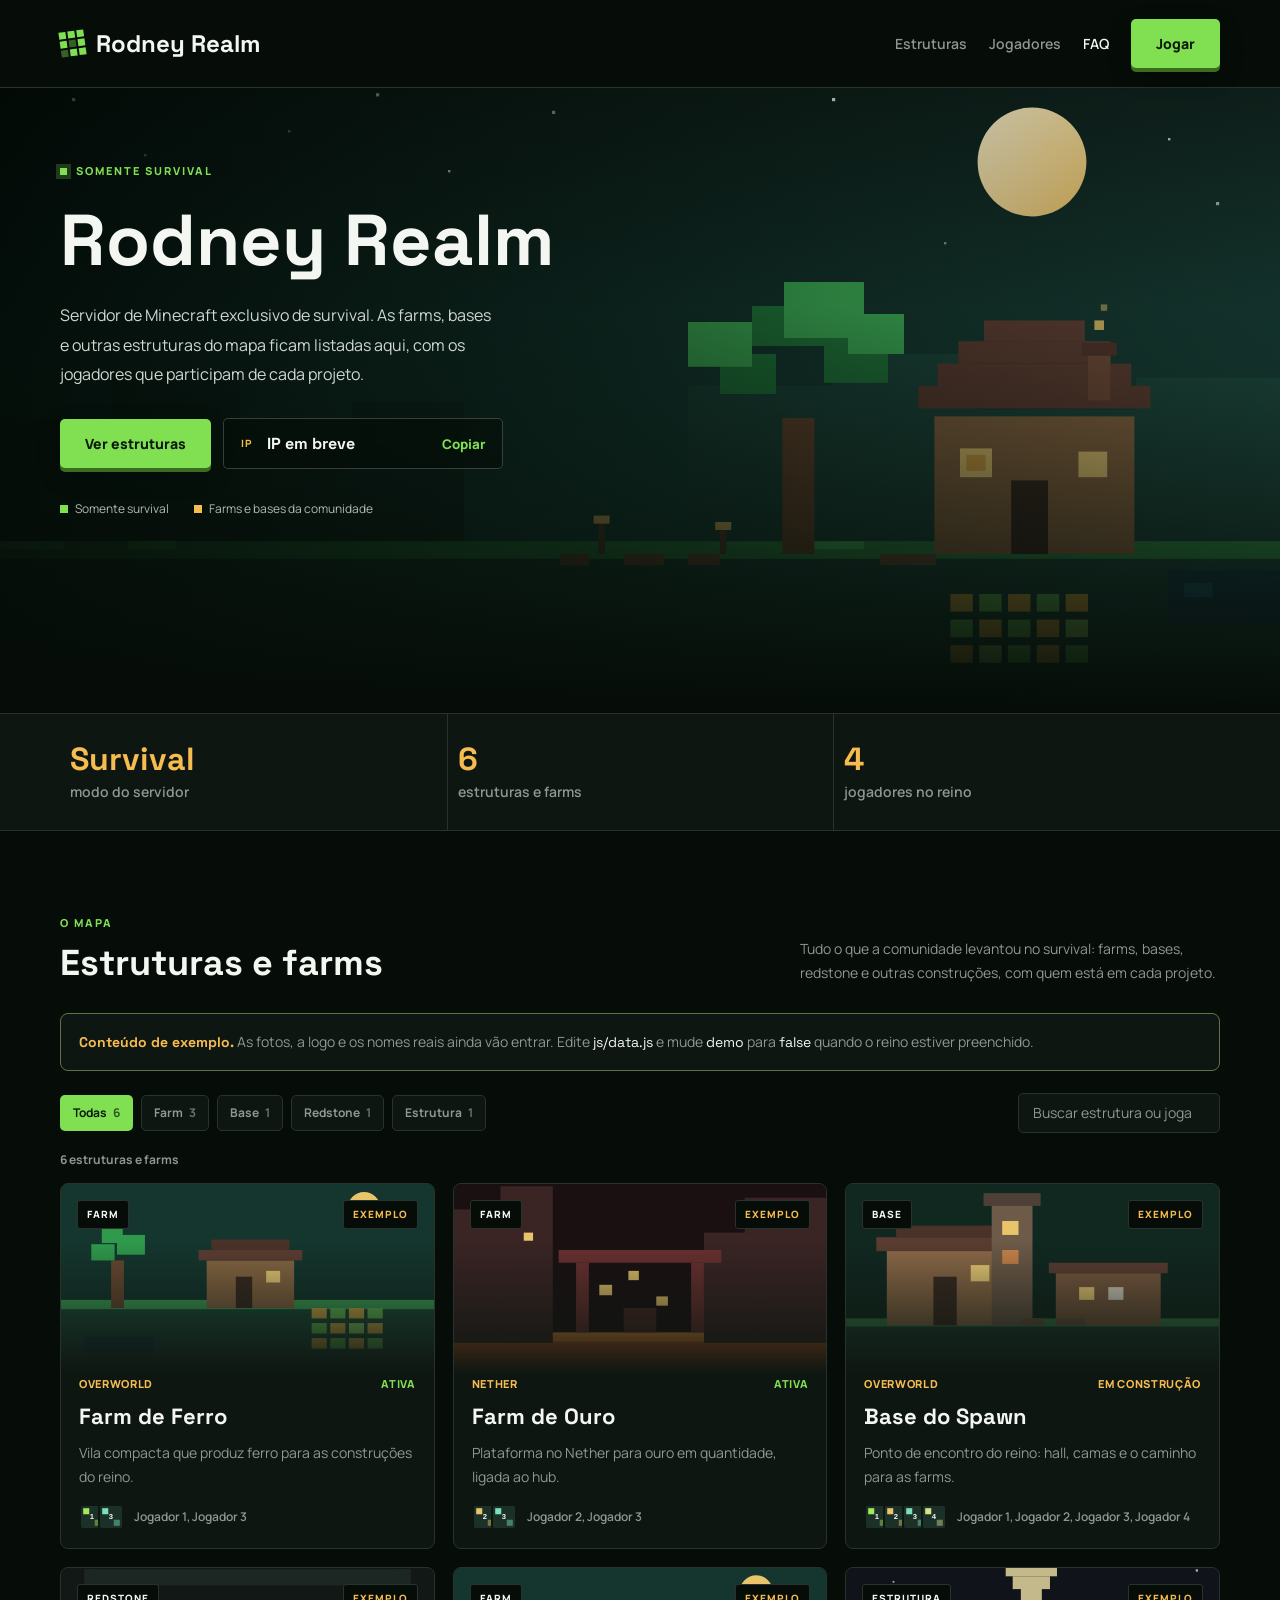
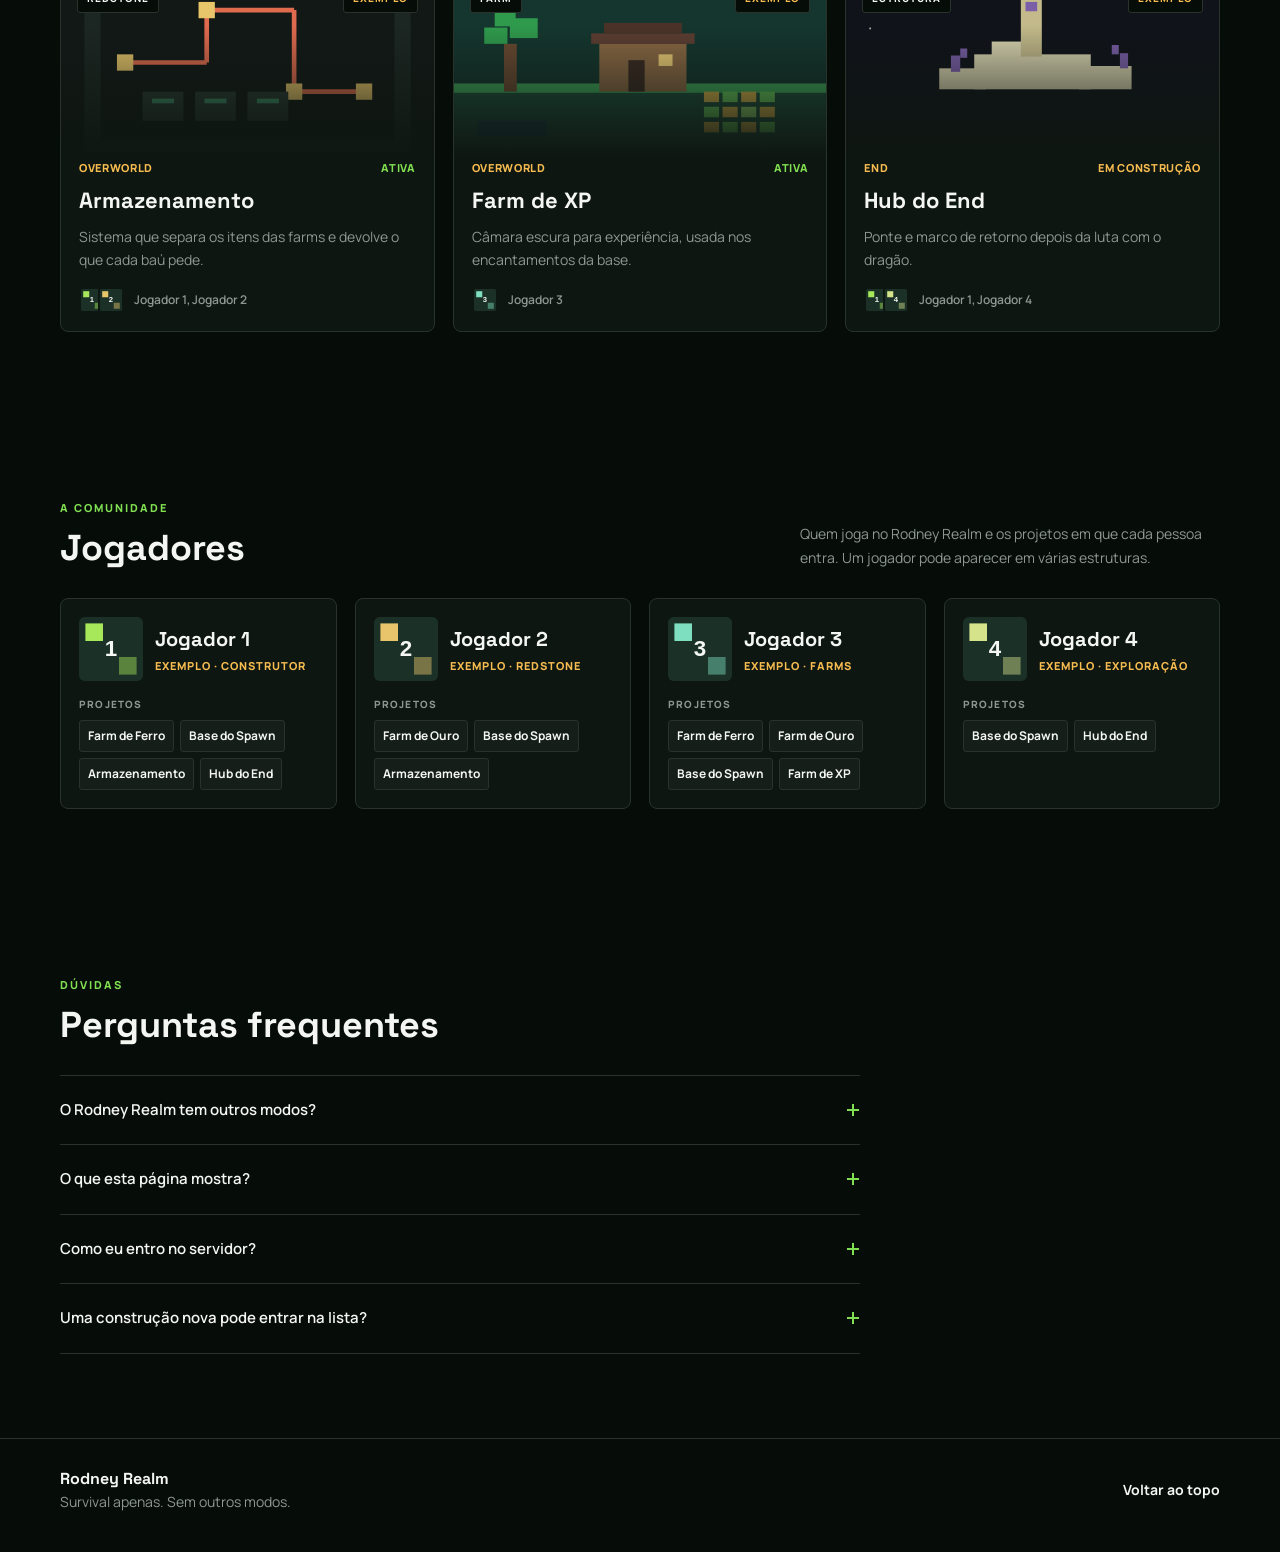
==== index.html @ 12de2e0b "Add the static Rodney Realm site so structures, farms, and players can be published on GitHub Pages." ====
<!DOCTYPE html>
<html lang="pt-BR">
<head>
  <meta charset="utf-8">
  <meta name="viewport" content="width=device-width, initial-scale=1">
  <title>Rodney Realm · Survival</title>
  <meta name="description" content="Rodney Realm é um servidor de Minecraft somente survival. Veja as estruturas, as farms e os jogadores de cada projeto.">
  <meta name="theme-color" content="#17211c">
  <meta property="og:title" content="Rodney Realm">
  <meta property="og:description" content="Servidor de Minecraft exclusivo de survival. Estruturas, farms e quem participa de cada projeto.">
  <meta property="og:type" content="website">
  <link rel="icon" href="images/favicon.svg" type="image/svg+xml">
  <link rel="preconnect" href="https://fonts.googleapis.com">
  <link rel="preconnect" href="https://fonts.gstatic.com" crossorigin>
  <link href="https://fonts.googleapis.com/css2?family=Manrope:wght@500;600;700;800&family=Space+Grotesk:wght@500;600;700&display=swap" rel="stylesheet">
  <link rel="stylesheet" href="css/styles.css">
</head>
<body>
  <a class="skip-link" href="#projetos">Ir para as estruturas</a>

  <header class="site-header" data-lock>
    <div class="container header-inner">
      <a class="brand" href="#topo">
        <img class="brand-logo" alt="" hidden>
        <span class="brand-mark" aria-hidden="true"><i></i><i></i><i></i><i></i><i></i><i></i><i></i><i></i><i></i></span>
        Rodney Realm
      </a>
      <button class="nav-toggle" id="nav-toggle" type="button" aria-expanded="false" aria-controls="site-nav">Menu</button>
      <nav class="site-nav" id="site-nav" aria-label="Seções">
        <a class="nav-link" href="#projetos">Estruturas</a>
        <a class="nav-link" href="#jogadores">Jogadores</a>
        <a class="nav-link" href="#faq">FAQ</a>
      </nav>
      <a class="pixel-button header-cta" href="#entrar">Jogar</a>
    </div>
  </header>

  <main data-lock>
    <section class="hero" id="topo">
      <img class="hero-image" src="images/hero.svg" alt="">
      <div class="container hero-content">
        <p class="eyebrow"><span class="eyebrow-dot" aria-hidden="true"></span> Somente survival</p>
        <h1>Rodney Realm</h1>
        <p class="hero-copy">Servidor de Minecraft exclusivo de survival. As farms, bases e outras estruturas do mapa ficam listadas aqui, com os jogadores que participam de cada projeto.</p>
        <div class="hero-actions">
          <a class="pixel-button" href="#projetos">Ver estruturas</a>
          <div class="server-address" id="entrar">
            <span class="address-label">IP</span>
            <code id="server-ip">IP em breve</code>
            <button class="copy-button" id="copy-ip" type="button">Copiar</button>
          </div>
        </div>
        <div class="hero-meta" id="hero-meta"></div>
      </div>
    </section>

    <section class="community-band" aria-label="Resumo do servidor">
      <div class="container band-inner">
        <div class="stat">
          <strong>Survival</strong>
          <span>modo do servidor</span>
        </div>
        <div class="stat">
          <strong id="stat-projects">0</strong>
          <span>estruturas e farms</span>
        </div>
        <div class="stat">
          <strong id="stat-players">0</strong>
          <span>jogadores no reino</span>
        </div>
      </div>
    </section>

    <noscript><div class="container"><p class="noscript">Ative o JavaScript para ver as estruturas e os jogadores.</p></div></noscript>

    <section class="section" id="projetos">
      <div class="container">
        <div class="section-head">
          <div>
            <p class="section-kicker">O mapa</p>
            <h2 class="section-title">Estruturas e farms</h2>
          </div>
          <p class="section-intro">Tudo o que a comunidade levantou no survival: farms, bases, redstone e outras construções, com quem está em cada projeto.</p>
        </div>
        <p class="demo-banner" id="demo-banner" hidden><strong>Conteúdo de exemplo.</strong> As fotos, a logo e os nomes reais ainda vão entrar. Edite <code>js/data.js</code> e mude <code>demo</code> para <code>false</code> quando o reino estiver preenchido.</p>
        <div class="toolbar">
          <div class="filter-bar" id="filter-bar" role="group" aria-label="Filtrar por tipo"></div>
          <label class="search">
            <span class="sr-only">Buscar estrutura ou jogador</span>
            <input id="search" type="search" placeholder="Buscar estrutura ou jogador" autocomplete="off">
          </label>
        </div>
        <p class="result-count" id="result-count" aria-live="polite"></p>
        <div class="card-grid" id="project-grid"></div>
      </div>
    </section>

    <section class="section" id="jogadores">
      <div class="container">
        <div class="section-head">
          <div>
            <p class="section-kicker">A comunidade</p>
            <h2 class="section-title">Jogadores</h2>
          </div>
          <p class="section-intro">Quem joga no Rodney Realm e os projetos em que cada pessoa entra. Um jogador pode aparecer em várias estruturas.</p>
        </div>
        <div class="player-grid" id="player-grid"></div>
      </div>
    </section>

    <section class="section" id="faq">
      <div class="container">
        <p class="section-kicker">Dúvidas</p>
        <h2 class="section-title">Perguntas frequentes</h2>
        <div class="faq-list" id="faq-list"></div>
      </div>
    </section>
  </main>

  <footer class="site-footer" data-lock>
    <div class="container footer-inner">
      <div>
        <p class="footer-brand">Rodney Realm</p>
        <p>Survival apenas. Sem outros modos.</p>
      </div>
      <a href="#topo">Voltar ao topo</a>
    </div>
  </footer>

  <div class="dialog-backdrop" id="project-dialog" hidden>
    <div class="dialog-panel project-dialog" id="dialog-panel" role="dialog" aria-modal="true" aria-labelledby="dialog-title">
      <button class="dialog-close" id="dialog-close" type="button" aria-label="Fechar">
        <svg viewBox="0 0 14 14" width="14" height="14" aria-hidden="true"><path d="M2 2l10 10M12 2L2 12" fill="none" stroke="currentColor" stroke-width="2"/></svg>
      </button>
      <img class="dialog-hero" id="dialog-image" alt="">
      <div class="dialog-body">
        <p class="eyebrow" id="dialog-kicker"></p>
        <h2 class="dialog-title" id="dialog-title"></h2>
        <p class="dialog-copy" id="dialog-copy"></p>
        <dl class="fact-row" id="dialog-facts"></dl>
        <h3 class="dialog-sub">Quem participa</h3>
        <ul class="dialog-players" id="dialog-players"></ul>
      </div>
    </div>
  </div>

  <script src="js/data.js"></script>
  <script src="js/app.js"></script>
</body>
</html>
---- css/styles.css ----
/* Sistema visual do Rodney Realm.
   Tokens e componentes vieram do CSS de referência, em CSS puro
   para o site continuar estático no GitHub Pages. */

:root {
  --font-sans: "Manrope", "Segoe UI", sans-serif;
  --font-display: "Space Grotesk", "Segoe UI", sans-serif;
  --background: oklch(.145 .015 155);
  --foreground: oklch(.97 .008 130);
  --primary: oklch(.82 .2 137);
  --primary-foreground: oklch(.2 .035 145);
  --secondary: oklch(.225 .019 155);
  --card: oklch(.19 .016 155);
  --muted-foreground: oklch(.67 .017 150);
  --border: oklch(.31 .018 155);
  --gold: oklch(.83 .14 80);
  --overlay: oklch(.105 .025 155);
  --hero-shade: linear-gradient(90deg, oklch(.105 .025 155 / .83), oklch(.105 .025 155 / .3) 65%, oklch(.105 .025 155 / .08));
  --hero-fade: linear-gradient(0deg, var(--background), transparent 65%);
  --shadow-primary: 0 4px 0 oklch(.48 .12 137), 0 8px 25px oklch(.1 .02 155 / .2);
  --radius-md: 6px;
  --radius-lg: 8px;
}

* { box-sizing: border-box; border-color: var(--border); }

html { scroll-behavior: smooth; scroll-padding-top: 100px; }

body {
  margin: 0;
  min-height: 100vh;
  background: var(--background);
  color: var(--foreground);
  font-family: var(--font-sans);
  font-size: 14px;
  line-height: 1.5;
  -webkit-font-smoothing: antialiased;
}

h1, h2, h3, p { margin: 0; }

h1, h2, h3 { font-family: var(--font-display); letter-spacing: 0; }

button, input { font-family: inherit; }

button, a { -webkit-tap-highlight-color: transparent; }

::selection { background: var(--primary); color: var(--primary-foreground); }

:focus-visible { outline: 2px solid var(--primary); outline-offset: 3px; }

img { max-width: 100%; }

[hidden] { display: none !important; }

body.lock { overflow: hidden; }

.sr-only {
  position: absolute;
  width: 1px;
  height: 1px;
  padding: 0;
  margin: -1px;
  overflow: hidden;
  clip: rect(0, 0, 0, 0);
  white-space: nowrap;
  border: 0;
}

.skip-link {
  position: absolute;
  left: 16px;
  top: -48px;
  z-index: 80;
  background: var(--primary);
  color: var(--primary-foreground);
  font-weight: 800;
  text-decoration: none;
  padding: 8px 12px;
  border-radius: 5px;
}

.skip-link:focus { top: 12px; }

.site-header {
  height: 88px;
  border-bottom: 1px solid var(--border);
  background: var(--background);
  position: sticky;
  top: 0;
  z-index: 40;
}

.container { width: min(1160px, calc(100% - 80px)); margin-inline: auto; }

.header-inner { height: 100%; display: flex; align-items: center; gap: 22px; }

.brand {
  font-family: var(--font-display);
  font-size: 24px;
  font-weight: 800;
  display: flex;
  align-items: center;
  gap: 11px;
  color: inherit;
  text-decoration: none;
  flex-shrink: 0;
}

.brand-logo {
  width: 36px;
  height: 36px;
  object-fit: cover;
  border-radius: 4px;
}

.brand-mark {
  display: grid;
  grid-template-columns: repeat(3, 7px);
  grid-template-rows: repeat(3, 7px);
  gap: 2px;
  transform: rotate(-8deg);
}

.brand-mark i { background: var(--primary); display: block; }

.brand-mark i:nth-child(5),
.brand-mark i:nth-child(7) { opacity: .4; }

.site-nav { display: flex; align-items: center; gap: 22px; margin-left: auto; }

.nav-link {
  color: var(--muted-foreground);
  font-weight: 600;
  text-decoration: none;
  transition: color .2s;
}

.nav-link:hover, .nav-link.active { color: var(--foreground); }

.nav-toggle {
  display: none;
  margin-left: auto;
  height: 40px;
  padding: 0 12px;
  border-radius: 5px;
  border: 1px solid var(--border);
  background: var(--card);
  color: var(--foreground);
  font-weight: 800;
  cursor: pointer;
}

.header-cta { flex-shrink: 0; }

.pixel-button {
  border: 0;
  border-radius: 5px;
  height: 49px;
  padding-inline: 25px;
  font-weight: 800;
  font-size: 14px;
  box-shadow: var(--shadow-primary);
  transition: transform .2s;
  background: var(--primary);
  color: var(--primary-foreground);
  display: inline-flex;
  align-items: center;
  justify-content: center;
  text-decoration: none;
  cursor: pointer;
}

.pixel-button:hover { transform: translateY(-2px); color: var(--primary-foreground); }

.pixel-button:active { transform: translateY(2px); }

.hero { position: relative; min-height: 625px; overflow: hidden; background: #10211c; }

.hero-image {
  position: absolute;
  inset: 0;
  width: 100%;
  height: 100%;
  object-fit: cover;
  object-position: center 48%;
  color: transparent;
}

.hero::before {
  content: "";
  position: absolute;
  inset: 0;
  background: var(--hero-shade);
  z-index: 1;
}

.hero::after {
  content: "";
  position: absolute;
  inset: 0;
  background: var(--hero-fade);
  z-index: 1;
  pointer-events: none;
}

.hero-content { position: relative; z-index: 2; padding-top: 75px; padding-bottom: 75px; }

.eyebrow {
  display: flex;
  align-items: center;
  gap: 9px;
  font-size: 11px;
  font-weight: 800;
  text-transform: uppercase;
  letter-spacing: 2px;
  color: var(--primary);
}

.eyebrow-dot {
  width: 7px;
  height: 7px;
  background: var(--primary);
  box-shadow: 0 0 0 4px oklch(.82 .2 137 / .22);
}

.hero h1 { font-size: 72px; line-height: 1.08; font-weight: 800; margin: 22px 0; max-width: 680px; }

.hero-copy { max-width: 440px; font-size: 16px; line-height: 1.85; color: oklch(.87 .012 150); }

.hero-actions {
  display: flex;
  flex-wrap: wrap;
  align-items: center;
  gap: 12px;
  margin-top: 28px;
}

.server-address {
  display: flex;
  align-items: center;
  gap: 13px;
  border: 1px solid oklch(.85 .015 155 / .25);
  background: oklch(.15 .02 155 / .62);
  padding: 0 17px;
  height: 51px;
  border-radius: 5px;
  min-width: min(100%, 280px);
  backdrop-filter: blur(8px);
}

.address-label {
  font-size: 10px;
  font-weight: 800;
  letter-spacing: 1.4px;
  color: var(--gold);
}

.server-address code {
  font-family: var(--font-display);
  font-size: 16px;
  font-weight: 700;
  overflow: hidden;
  text-overflow: ellipsis;
  white-space: nowrap;
}

.copy-button {
  margin-left: auto;
  border: 0;
  background: transparent;
  color: var(--primary);
  font-weight: 800;
  cursor: pointer;
  padding: 6px 0 6px 8px;
}

.hero-meta {
  display: flex;
  gap: 25px;
  color: oklch(.78 .018 150);
  font-size: 12px;
  margin-top: 31px;
}

.hero-meta span { display: flex; align-items: center; gap: 7px; }

.meta-mark { width: 8px; height: 8px; background: var(--primary); display: block; }

.hero-meta span:nth-child(2) .meta-mark { background: var(--gold); }

.hero-meta span:nth-child(3) .meta-mark { background: var(--foreground); }

.community-band { border-block: 1px solid var(--border); background: var(--card); }

.band-inner { display: grid; grid-template-columns: repeat(3, 1fr); }

.stat { padding: 28px 10px; display: flex; flex-direction: column; gap: 4px; }

.stat + .stat { border-left: 1px solid var(--border); }

.stat strong {
  font-family: var(--font-display);
  font-size: 32px;
  font-weight: 700;
  color: var(--gold);
  line-height: 1.1;
}

.stat span { color: var(--muted-foreground); font-weight: 600; }

.section { padding: 84px 0; }

.section-kicker {
  color: var(--primary);
  font-size: 11px;
  font-weight: 800;
  letter-spacing: 2px;
  text-transform: uppercase;
  margin-bottom: 10px;
}

.section-title { font-size: 36px; font-weight: 700; line-height: 1.2; }

.section-head {
  display: flex;
  justify-content: space-between;
  align-items: flex-end;
  gap: 28px;
  margin-bottom: 28px;
}

.section-intro { max-width: 420px; color: var(--muted-foreground); line-height: 1.7; }

.demo-banner {
  border: 1px solid color-mix(in oklch, var(--gold) 42%, var(--border));
  background: var(--card);
  border-radius: 8px;
  padding: 16px 18px;
  margin-bottom: 22px;
  line-height: 1.65;
  color: var(--muted-foreground);
}

.demo-banner strong { color: var(--gold); font-family: var(--font-display); font-weight: 700; }

.demo-banner code { font-family: var(--font-display); color: var(--foreground); }

.noscript {
  margin: 0;
  padding: 14px 0;
  color: var(--gold);
}

.toolbar {
  display: flex;
  justify-content: space-between;
  align-items: center;
  gap: 16px;
  flex-wrap: wrap;
  margin-bottom: 18px;
}

.filter-bar { display: flex; flex-wrap: wrap; gap: 8px; }

.filter-chip {
  border: 1px solid var(--border);
  background: var(--card);
  color: var(--muted-foreground);
  border-radius: 5px;
  height: 36px;
  padding: 0 12px;
  font-weight: 700;
  font-size: 12px;
  cursor: pointer;
}

.filter-chip span { opacity: .7; margin-left: 6px; }

.filter-chip.active {
  background: var(--primary);
  color: var(--primary-foreground);
  border-color: transparent;
}

.search input {
  height: 40px;
  min-width: min(100%, 260px);
  border-radius: 5px;
  border: 1px solid var(--border);
  background: var(--card);
  color: var(--foreground);
  padding: 0 14px;
  font-size: 14px;
}

.search input::placeholder { color: var(--muted-foreground); }

.result-count { color: var(--muted-foreground); font-size: 12px; font-weight: 700; margin: 0 0 14px; }

.card-grid { display: grid; grid-template-columns: repeat(3, 1fr); gap: 18px; }

.mode-card {
  background: var(--card);
  border: 1px solid var(--border);
  border-radius: 8px;
  overflow: hidden;
  transition: transform .25s, border-color .25s;
  color: inherit;
  text-decoration: none;
  display: flex;
  flex-direction: column;
}

.mode-card:hover { transform: translateY(-5px); border-color: var(--primary); }

.mode-art { height: 190px; position: relative; overflow: hidden; background: #143028; }

.mode-art img {
  position: absolute;
  inset: 0;
  width: 100%;
  height: 100%;
  object-fit: cover;
  transition: transform .5s;
}

.mode-card:hover .mode-art img { transform: scale(1.06); }

.mode-art::after {
  position: absolute;
  content: "";
  inset: 0;
  background: linear-gradient(0deg, var(--card), transparent 70%);
  pointer-events: none;
}

.mode-tag {
  position: absolute;
  top: 16px;
  left: 16px;
  z-index: 1;
  font-size: 10px;
  letter-spacing: 1px;
  font-weight: 800;
  padding: 6px 9px;
  background: var(--background);
  border: 1px solid var(--border);
  border-radius: 3px;
  text-transform: uppercase;
}

.mode-tag.example { left: auto; right: 16px; color: var(--gold); }

.mode-body { padding: 2px 18px 18px; display: flex; flex-direction: column; flex: 1; }

.card-meta {
  display: flex;
  justify-content: space-between;
  gap: 10px;
  align-items: center;
}

.dim {
  color: var(--gold);
  letter-spacing: .06em;
  text-transform: uppercase;
  font-size: 11px;
  font-weight: 800;
}

.status { font-size: 11px; font-weight: 800; letter-spacing: .06em; text-transform: uppercase; color: var(--muted-foreground); }

.status[data-status="Ativa"] { color: var(--primary); }

.status[data-status="Em construção"] { color: var(--gold); }

.mode-body h3 { font-size: 22px; font-weight: 700; margin-top: 8px; }

.mode-body .summary {
  color: var(--muted-foreground);
  line-height: 1.65;
  margin-top: 8px;
  display: -webkit-box;
  -webkit-line-clamp: 3;
  -webkit-box-orient: vertical;
  overflow: hidden;
}

.card-foot { display: flex; align-items: center; gap: 10px; margin-top: auto; padding-top: 16px; }

.avatar-stack { display: flex; flex-shrink: 0; }

.avatar-stack img {
  width: 26px;
  height: 26px;
  border-radius: 4px;
  object-fit: cover;
  border: 2px solid var(--card);
  margin-left: -7px;
  background: var(--secondary);
}

.avatar-stack img:first-child { margin-left: 0; }

.member-names {
  color: var(--muted-foreground);
  font-size: 12px;
  font-weight: 600;
  white-space: nowrap;
  overflow: hidden;
  text-overflow: ellipsis;
}

.player-grid { display: grid; grid-template-columns: repeat(4, 1fr); gap: 18px; }

.player-card {
  background: var(--card);
  border: 1px solid var(--border);
  border-radius: 8px;
  padding: 18px;
  display: flex;
  flex-direction: column;
  gap: 16px;
  scroll-margin-top: 110px;
  transition: transform .25s, border-color .25s;
}

.player-card:hover { transform: translateY(-5px); border-color: var(--primary); }

.player-id { display: flex; align-items: center; gap: 12px; }

.player-avatar {
  width: 64px;
  height: 64px;
  border-radius: 6px;
  object-fit: cover;
  background: var(--secondary);
  flex-shrink: 0;
}

.player-card h3 { font-size: 20px; font-weight: 700; }

.role {
  color: var(--gold);
  font-size: 11px;
  font-weight: 800;
  letter-spacing: 1px;
  text-transform: uppercase;
  margin-top: 4px;
}

.mini-label {
  font-size: 10px;
  font-weight: 800;
  letter-spacing: 1.2px;
  text-transform: uppercase;
  color: var(--muted-foreground);
  margin-bottom: 8px;
}

.chip-list { display: flex; flex-wrap: wrap; gap: 6px; }

.project-chip {
  font-size: 12px;
  font-weight: 700;
  color: var(--foreground);
  background: var(--secondary);
  border: 1px solid var(--border);
  border-radius: 3px;
  padding: 6px 8px;
  text-decoration: none;
}

.project-chip:hover { border-color: var(--primary); color: var(--primary); }

.quiet { color: var(--muted-foreground); line-height: 1.6; }

.empty-state {
  grid-column: 1 / -1;
  border: 1px dashed var(--border);
  border-radius: 8px;
  padding: 48px 24px;
  text-align: center;
  color: var(--muted-foreground);
  line-height: 1.7;
}

.faq-list { border-top: 1px solid var(--border); max-width: 800px; margin-top: 28px; }

.faq-row { border-bottom: 1px solid var(--border); }

.faq-row summary {
  cursor: pointer;
  list-style: none;
  padding: 23px 0;
  font-size: 15px;
  font-weight: 600;
  display: flex;
  justify-content: space-between;
  gap: 18px;
  align-items: center;
}

.faq-row summary::-webkit-details-marker { display: none; }

.faq-row summary svg { color: var(--primary); flex-shrink: 0; transition: transform .2s; }

.faq-row[open] summary svg { transform: rotate(45deg); }

.faq-row p { color: var(--muted-foreground); line-height: 1.8; max-width: 750px; padding-bottom: 24px; }

.site-footer { border-top: 1px solid var(--border); padding: 28px 0 40px; }

.footer-inner {
  display: flex;
  justify-content: space-between;
  align-items: center;
  gap: 16px;
  flex-wrap: wrap;
  color: var(--muted-foreground);
}

.footer-brand { color: var(--foreground); font-family: var(--font-display); font-weight: 700; font-size: 16px; }

.site-footer a { color: var(--foreground); text-decoration: none; font-weight: 700; }

.site-footer a:hover { color: var(--primary); }

.dialog-backdrop {
  position: fixed;
  inset: 0;
  z-index: 50;
  background: oklch(.07 .01 155 / .8);
  display: flex;
  align-items: center;
  justify-content: center;
  padding: 24px;
  backdrop-filter: blur(6px);
}

.dialog-panel {
  width: 100%;
  max-width: 460px;
  background: var(--card);
  border: 1px solid var(--border);
  border-radius: 8px;
  padding: 30px;
  position: relative;
  box-shadow: 0 20px 70px oklch(0 0 0 / .3);
}

.project-dialog {
  max-width: 520px;
  padding: 0 0 26px;
  max-height: min(820px, calc(100vh - 48px));
  overflow: auto;
}

.dialog-hero { width: 100%; height: 220px; object-fit: cover; display: block; background: #143028; color: transparent; }

.dialog-body { padding: 22px 30px 0; }

.dialog-close {
  position: absolute;
  top: 12px;
  right: 12px;
  width: 36px;
  height: 36px;
  border-radius: 5px;
  border: 1px solid var(--border);
  background: var(--background);
  color: var(--foreground);
  cursor: pointer;
  display: grid;
  place-items: center;
  z-index: 1;
}

.dialog-title { font-size: 30px; font-weight: 700; margin-top: 10px; line-height: 1.15; }

.dialog-copy { line-height: 1.75; color: oklch(.87 .012 150); margin-top: 12px; }

.fact-row { display: flex; flex-wrap: wrap; gap: 18px 28px; margin-top: 18px; }

.fact-row div { display: flex; flex-direction: column; gap: 4px; }

.fact-row dt {
  font-size: 10px;
  letter-spacing: 1.2px;
  text-transform: uppercase;
  color: var(--muted-foreground);
  font-weight: 800;
}

.fact-row dd { margin: 0; font-family: var(--font-display); font-weight: 700; }

.dialog-sub { font-size: 16px; font-weight: 700; margin-top: 22px; }

.dialog-players { list-style: none; padding: 0; margin: 12px 0 0; display: flex; flex-direction: column; gap: 8px; }

.dialog-player {
  display: flex;
  align-items: center;
  gap: 12px;
  padding: 8px 10px;
  border: 1px solid var(--border);
  border-radius: 6px;
  background: var(--secondary);
  text-decoration: none;
  color: inherit;
}

.dialog-player:hover { border-color: var(--primary); }

.mini-avatar { width: 36px; height: 36px; border-radius: 4px; object-fit: cover; background: var(--card); }

.missing {
  min-height: 100vh;
  display: grid;
  place-items: center;
  align-content: center;
  text-align: center;
  gap: 18px;
  padding: 48px 20px;
}

.missing h1 { font-size: 48px; max-width: 16ch; line-height: 1.1; }

@media (max-width: 980px) {
  .card-grid { grid-template-columns: repeat(2, 1fr); }
  .player-grid { grid-template-columns: repeat(2, 1fr); }
  .section-head { flex-direction: column; align-items: flex-start; }
}

@media (max-width: 767px) {
  .container { width: calc(100% - 40px); }
  .site-header { height: 74px; }
  .brand { font-size: 20px; }
  .nav-toggle { display: inline-flex; }
  .header-cta { display: none; }
  .site-nav {
    display: none;
    position: absolute;
    top: 100%;
    left: 0;
    right: 0;
    margin: 0;
    flex-direction: column;
    align-items: flex-start;
    gap: 4px;
    padding: 10px 20px 16px;
    background: var(--background);
    border-bottom: 1px solid var(--border);
  }
  .site-nav.open { display: flex; }
  .site-nav .nav-link { padding: 10px 0; }
  .hero { min-height: 640px; }
  .hero h1 { font-size: 48px; }
  .hero-content { padding-top: 58px; }
  .hero-image { object-position: 61% center; }
  .hero-meta { gap: 16px; flex-wrap: wrap; }
  .hero-actions { flex-direction: column; align-items: stretch; }
  .hero-actions .pixel-button,
  .server-address { width: 100%; }
  .section-title { font-size: 30px; }
  .mode-art { height: 210px; }
  .band-inner { grid-template-columns: 1fr; }
  .stat + .stat { border-left: 0; border-top: 1px solid var(--border); }
  .card-grid, .player-grid { grid-template-columns: 1fr; }
  .dialog-body { padding: 18px 18px 0; }
  .dialog-hero { height: 180px; }
  .missing h1 { font-size: 36px; }
}

@media (prefers-reduced-motion: reduce) {
  html { scroll-behavior: auto; }
  *, *::before, *::after { transition: none !important; animation: none !important; }
}
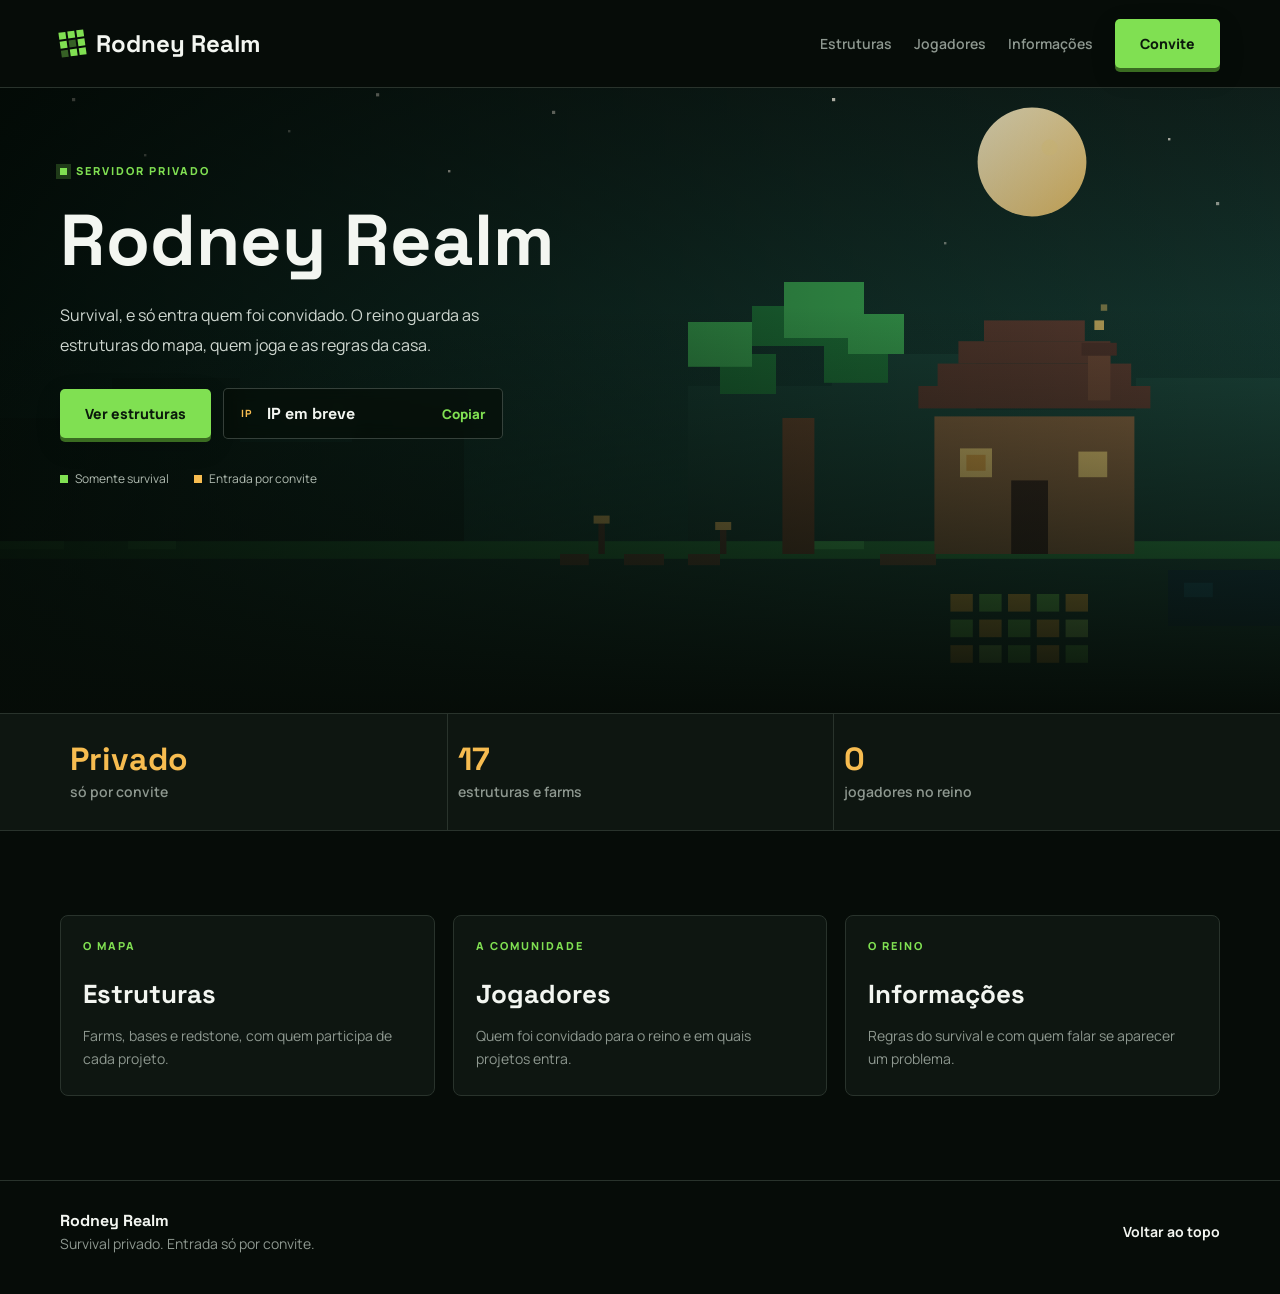
==== commit 70dcf351: "Publish the private realm site with the real structure list. XP and wood farms are included, and str" ====
--- a/index.html
+++ b/index.html
@@ -4,10 +4,10 @@
   <meta charset="utf-8">
   <meta name="viewport" content="width=device-width, initial-scale=1">
   <title>Rodney Realm · Survival</title>
-  <meta name="description" content="Rodney Realm é um servidor de Minecraft somente survival. Veja as estruturas, as farms e os jogadores de cada projeto.">
+  <meta name="description" content="Rodney Realm é um servidor privado de Minecraft, somente survival. A entrada é por convite.">
   <meta name="theme-color" content="#17211c">
   <meta property="og:title" content="Rodney Realm">
-  <meta property="og:description" content="Servidor de Minecraft exclusivo de survival. Estruturas, farms e quem participa de cada projeto.">
+  <meta property="og:description" content="Servidor privado de Minecraft, exclusivo de survival. Entrada só por convite.">
   <meta property="og:type" content="website">
   <link rel="icon" href="images/favicon.svg" type="image/svg+xml">
   <link rel="preconnect" href="https://fonts.googleapis.com">
@@ -15,8 +15,8 @@
   <link href="https://fonts.googleapis.com/css2?family=Manrope:wght@500;600;700;800&family=Space+Grotesk:wght@500;600;700&display=swap" rel="stylesheet">
   <link rel="stylesheet" href="css/styles.css">
 </head>
-<body>
-  <a class="skip-link" href="#projetos">Ir para as estruturas</a>
+<body data-page="home">
+  <a class="skip-link" href="#entrar">Ir para o convite</a>
 
   <header class="site-header" data-lock>
     <div class="container header-inner">
@@ -27,23 +27,25 @@
       </a>
       <button class="nav-toggle" id="nav-toggle" type="button" aria-expanded="false" aria-controls="site-nav">Menu</button>
       <nav class="site-nav" id="site-nav" aria-label="Seções">
-        <a class="nav-link" href="#projetos">Estruturas</a>
-        <a class="nav-link" href="#jogadores">Jogadores</a>
-        <a class="nav-link" href="#faq">FAQ</a>
+        <a class="nav-link" href="estruturas.html">Estruturas</a>
+        <a class="nav-link" href="jogadores.html">Jogadores</a>
+        <a class="nav-link" href="informacoes.html">Informações</a>
       </nav>
-      <a class="pixel-button header-cta" href="#entrar">Jogar</a>
+      <a class="pixel-button header-cta" href="#entrar">Convite</a>
     </div>
   </header>
 
   <main data-lock>
     <section class="hero" id="topo">
-      <img class="hero-image" src="images/hero.svg" alt="">
+      <video class="hero-video" autoplay muted loop playsinline poster="images/hero.svg">
+        <source src="video_fundo.mp4" type="video/mp4">
+      </video>
       <div class="container hero-content">
-        <p class="eyebrow"><span class="eyebrow-dot" aria-hidden="true"></span> Somente survival</p>
+        <p class="eyebrow"><span class="eyebrow-dot" aria-hidden="true"></span> Servidor privado</p>
         <h1>Rodney Realm</h1>
-        <p class="hero-copy">Servidor de Minecraft exclusivo de survival. As farms, bases e outras estruturas do mapa ficam listadas aqui, com os jogadores que participam de cada projeto.</p>
+        <p class="hero-copy">Survival, e só entra quem foi convidado. O reino guarda as estruturas do mapa, quem joga e as regras da casa.</p>
         <div class="hero-actions">
-          <a class="pixel-button" href="#projetos">Ver estruturas</a>
+          <a class="pixel-button" href="estruturas.html">Ver estruturas</a>
           <div class="server-address" id="entrar">
             <span class="address-label">IP</span>
             <code id="server-ip">IP em breve</code>
@@ -57,8 +59,8 @@
     <section class="community-band" aria-label="Resumo do servidor">
       <div class="container band-inner">
         <div class="stat">
-          <strong>Survival</strong>
-          <span>modo do servidor</span>
+          <strong>Privado</strong>
+          <span>só por convite</span>
         </div>
         <div class="stat">
           <strong id="stat-projects">0</strong>
@@ -71,48 +73,25 @@
       </div>
     </section>
 
-    <noscript><div class="container"><p class="noscript">Ative o JavaScript para ver as estruturas e os jogadores.</p></div></noscript>
-
-    <section class="section" id="projetos">
+    <section class="section" aria-label="Telas do reino">
       <div class="container">
-        <div class="section-head">
-          <div>
+        <div class="gate-grid">
+          <a class="gate-card" href="estruturas.html">
             <p class="section-kicker">O mapa</p>
-            <h2 class="section-title">Estruturas e farms</h2>
-          </div>
-          <p class="section-intro">Tudo o que a comunidade levantou no survival: farms, bases, redstone e outras construções, com quem está em cada projeto.</p>
+            <h2>Estruturas</h2>
+            <p>Farms, bases e redstone, com quem participa de cada projeto.</p>
+          </a>
+          <a class="gate-card" href="jogadores.html">
+            <p class="section-kicker">A comunidade</p>
+            <h2>Jogadores</h2>
+            <p>Quem foi convidado para o reino e em quais projetos entra.</p>
+          </a>
+          <a class="gate-card" href="informacoes.html">
+            <p class="section-kicker">O reino</p>
+            <h2>Informações</h2>
+            <p>Regras do survival e com quem falar se aparecer um problema.</p>
+          </a>
         </div>
-        <p class="demo-banner" id="demo-banner" hidden><strong>Conteúdo de exemplo.</strong> As fotos, a logo e os nomes reais ainda vão entrar. Edite <code>js/data.js</code> e mude <code>demo</code> para <code>false</code> quando o reino estiver preenchido.</p>
-        <div class="toolbar">
-          <div class="filter-bar" id="filter-bar" role="group" aria-label="Filtrar por tipo"></div>
-          <label class="search">
-            <span class="sr-only">Buscar estrutura ou jogador</span>
-            <input id="search" type="search" placeholder="Buscar estrutura ou jogador" autocomplete="off">
-          </label>
-        </div>
-        <p class="result-count" id="result-count" aria-live="polite"></p>
-        <div class="card-grid" id="project-grid"></div>
-      </div>
-    </section>
-
-    <section class="section" id="jogadores">
-      <div class="container">
-        <div class="section-head">
-          <div>
-            <p class="section-kicker">A comunidade</p>
-            <h2 class="section-title">Jogadores</h2>
-          </div>
-          <p class="section-intro">Quem joga no Rodney Realm e os projetos em que cada pessoa entra. Um jogador pode aparecer em várias estruturas.</p>
-        </div>
-        <div class="player-grid" id="player-grid"></div>
-      </div>
-    </section>
-
-    <section class="section" id="faq">
-      <div class="container">
-        <p class="section-kicker">Dúvidas</p>
-        <h2 class="section-title">Perguntas frequentes</h2>
-        <div class="faq-list" id="faq-list"></div>
       </div>
     </section>
   </main>
@@ -121,29 +100,12 @@
     <div class="container footer-inner">
       <div>
         <p class="footer-brand">Rodney Realm</p>
-        <p>Survival apenas. Sem outros modos.</p>
+        <p>Survival privado. Entrada só por convite.</p>
       </div>
       <a href="#topo">Voltar ao topo</a>
     </div>
   </footer>
 
-  <div class="dialog-backdrop" id="project-dialog" hidden>
-    <div class="dialog-panel project-dialog" id="dialog-panel" role="dialog" aria-modal="true" aria-labelledby="dialog-title">
-      <button class="dialog-close" id="dialog-close" type="button" aria-label="Fechar">
-        <svg viewBox="0 0 14 14" width="14" height="14" aria-hidden="true"><path d="M2 2l10 10M12 2L2 12" fill="none" stroke="currentColor" stroke-width="2"/></svg>
-      </button>
-      <img class="dialog-hero" id="dialog-image" alt="">
-      <div class="dialog-body">
-        <p class="eyebrow" id="dialog-kicker"></p>
-        <h2 class="dialog-title" id="dialog-title"></h2>
-        <p class="dialog-copy" id="dialog-copy"></p>
-        <dl class="fact-row" id="dialog-facts"></dl>
-        <h3 class="dialog-sub">Quem participa</h3>
-        <ul class="dialog-players" id="dialog-players"></ul>
-      </div>
-    </div>
-  </div>
-
   <script src="js/data.js"></script>
   <script src="js/app.js"></script>
 </body>
--- a/css/styles.css
+++ b/css/styles.css
@@ -177,7 +177,8 @@
 
 .hero { position: relative; min-height: 625px; overflow: hidden; background: #10211c; }
 
-.hero-image {
+.hero-image,
+.hero-video {
   position: absolute;
   inset: 0;
   width: 100%;
@@ -185,6 +186,7 @@
   object-fit: cover;
   object-position: center 48%;
   color: transparent;
+  z-index: 0;
 }
 
 .hero::before {
@@ -471,9 +473,11 @@
 
 .status { font-size: 11px; font-weight: 800; letter-spacing: .06em; text-transform: uppercase; color: var(--muted-foreground); }
 
-.status[data-status="Ativa"] { color: var(--primary); }
-
-.status[data-status="Em construção"] { color: var(--gold); }
+.status[data-status="Ativa"],
+.status[data-status="Pronta"] { color: var(--primary); }
+
+.status[data-status="Em construção"],
+.status[data-status="Em andamento"] { color: var(--gold); }
 
 .mode-body h3 { font-size: 22px; font-weight: 700; margin-top: 8px; }
 
@@ -586,7 +590,66 @@
   line-height: 1.7;
 }
 
-.faq-list { border-top: 1px solid var(--border); max-width: 800px; margin-top: 28px; }
+.gate-grid { display: grid; grid-template-columns: repeat(3, 1fr); gap: 18px; }
+
+.gate-card {
+  background: var(--card);
+  border: 1px solid var(--border);
+  border-radius: 8px;
+  padding: 22px 22px 24px;
+  text-decoration: none;
+  color: inherit;
+  display: flex;
+  flex-direction: column;
+  gap: 10px;
+  min-height: 180px;
+  transition: transform .25s, border-color .25s;
+}
+
+.gate-card:hover { transform: translateY(-5px); border-color: var(--primary); }
+
+.gate-card h2 { font-size: 26px; font-weight: 700; }
+
+.gate-card p:last-child { color: var(--muted-foreground); line-height: 1.7; margin-top: auto; }
+
+.info-list { display: flex; flex-direction: column; gap: 18px; max-width: 800px; }
+
+.info-card {
+  background: var(--card);
+  border: 1px solid var(--border);
+  border-radius: 8px;
+  padding: 22px 24px 26px;
+}
+
+.info-card h3 { font-size: 24px; font-weight: 700; margin-bottom: 12px; }
+
+.info-card p { color: var(--muted-foreground); line-height: 1.8; }
+
+.info-card p + p { margin-top: 10px; }
+
+.info-card ul { margin: 14px 0 0; padding-left: 18px; color: var(--muted-foreground); }
+
+.info-card li { line-height: 1.7; }
+
+.info-card li + li { margin-top: 8px; }
+
+.contact-box {
+  margin-top: 16px;
+  padding-top: 16px;
+  border-top: 1px solid var(--border);
+}
+
+.contact-box strong {
+  display: block;
+  font-family: var(--font-display);
+  font-size: 18px;
+  font-weight: 700;
+  color: var(--foreground);
+}
+
+.contact-box .role { margin-top: 4px; }
+
+.contact-box .note { color: var(--muted-foreground); line-height: 1.7; margin-top: 8px; }
 
 .faq-row { border-bottom: 1px solid var(--border); }
 
@@ -730,6 +793,7 @@
 @media (max-width: 980px) {
   .card-grid { grid-template-columns: repeat(2, 1fr); }
   .player-grid { grid-template-columns: repeat(2, 1fr); }
+  .gate-grid { grid-template-columns: 1fr; }
   .section-head { flex-direction: column; align-items: flex-start; }
 }
 
@@ -758,7 +822,8 @@
   .hero { min-height: 640px; }
   .hero h1 { font-size: 48px; }
   .hero-content { padding-top: 58px; }
-  .hero-image { object-position: 61% center; }
+  .hero-image,
+  .hero-video { object-position: 61% center; }
   .hero-meta { gap: 16px; flex-wrap: wrap; }
   .hero-actions { flex-direction: column; align-items: stretch; }
   .hero-actions .pixel-button,
@@ -767,7 +832,7 @@
   .mode-art { height: 210px; }
   .band-inner { grid-template-columns: 1fr; }
   .stat + .stat { border-left: 0; border-top: 1px solid var(--border); }
-  .card-grid, .player-grid { grid-template-columns: 1fr; }
+  .card-grid, .player-grid, .gate-grid { grid-template-columns: 1fr; }
   .dialog-body { padding: 18px 18px 0; }
   .dialog-hero { height: 180px; }
   .missing h1 { font-size: 36px; }
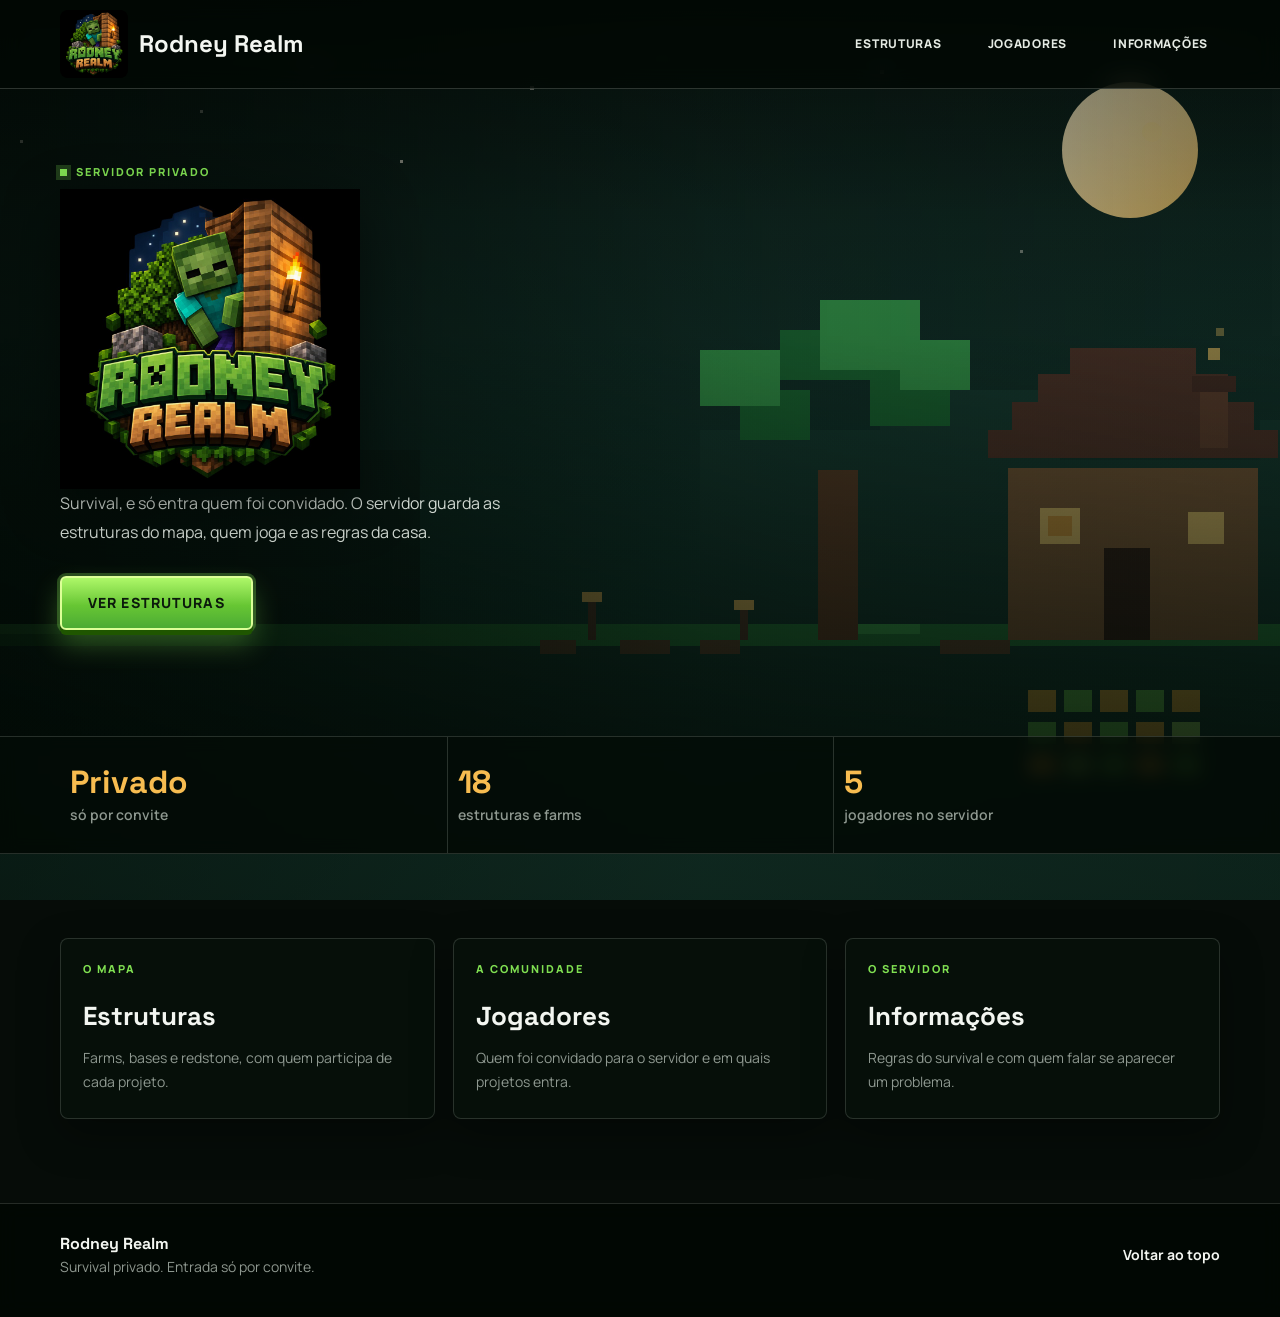
==== commit 73d8f772: "Publish the players, logo, and structure details for the private server." ====
--- a/index.html
+++ b/index.html
@@ -9,21 +9,26 @@
   <meta property="og:title" content="Rodney Realm">
   <meta property="og:description" content="Servidor privado de Minecraft, exclusivo de survival. Entrada só por convite.">
   <meta property="og:type" content="website">
-  <link rel="icon" href="images/favicon.svg" type="image/svg+xml">
+  <link rel="icon" href="images/logo.jpg" type="image/jpeg">
   <link rel="preconnect" href="https://fonts.googleapis.com">
   <link rel="preconnect" href="https://fonts.gstatic.com" crossorigin>
   <link href="https://fonts.googleapis.com/css2?family=Manrope:wght@500;600;700;800&family=Space+Grotesk:wght@500;600;700&display=swap" rel="stylesheet">
   <link rel="stylesheet" href="css/styles.css">
 </head>
 <body data-page="home">
-  <a class="skip-link" href="#entrar">Ir para o convite</a>
+  <div class="site-backdrop" aria-hidden="true">
+    <video class="backdrop-video" autoplay muted loop playsinline poster="images/hero.svg">
+      <source src="video_fundo.mp4" type="video/mp4">
+    </video>
+  </div>
+  <a class="skip-link" href="#topo">Ir para o conteúdo</a>
 
   <header class="site-header" data-lock>
     <div class="container header-inner">
       <a class="brand" href="#topo">
         <img class="brand-logo" alt="" hidden>
         <span class="brand-mark" aria-hidden="true"><i></i><i></i><i></i><i></i><i></i><i></i><i></i><i></i><i></i></span>
-        Rodney Realm
+        <span class="brand-name">Rodney Realm</span>
       </a>
       <button class="nav-toggle" id="nav-toggle" type="button" aria-expanded="false" aria-controls="site-nav">Menu</button>
       <nav class="site-nav" id="site-nav" aria-label="Seções">
@@ -31,26 +36,18 @@
         <a class="nav-link" href="jogadores.html">Jogadores</a>
         <a class="nav-link" href="informacoes.html">Informações</a>
       </nav>
-      <a class="pixel-button header-cta" href="#entrar">Convite</a>
     </div>
   </header>
 
   <main data-lock>
     <section class="hero" id="topo">
-      <video class="hero-video" autoplay muted loop playsinline poster="images/hero.svg">
-        <source src="video_fundo.mp4" type="video/mp4">
-      </video>
       <div class="container hero-content">
         <p class="eyebrow"><span class="eyebrow-dot" aria-hidden="true"></span> Servidor privado</p>
+        <img class="hero-logo" src="images/logo.jpg" alt="" onerror="this.remove()">
         <h1>Rodney Realm</h1>
-        <p class="hero-copy">Survival, e só entra quem foi convidado. O reino guarda as estruturas do mapa, quem joga e as regras da casa.</p>
+        <p class="hero-copy">Survival, e só entra quem foi convidado. O servidor guarda as estruturas do mapa, quem joga e as regras da casa.</p>
         <div class="hero-actions">
           <a class="pixel-button" href="estruturas.html">Ver estruturas</a>
-          <div class="server-address" id="entrar">
-            <span class="address-label">IP</span>
-            <code id="server-ip">IP em breve</code>
-            <button class="copy-button" id="copy-ip" type="button">Copiar</button>
-          </div>
         </div>
         <div class="hero-meta" id="hero-meta"></div>
       </div>
@@ -68,12 +65,12 @@
         </div>
         <div class="stat">
           <strong id="stat-players">0</strong>
-          <span>jogadores no reino</span>
+          <span>jogadores no servidor</span>
         </div>
       </div>
     </section>
 
-    <section class="section" aria-label="Telas do reino">
+    <section class="section" aria-label="Telas do servidor">
       <div class="container">
         <div class="gate-grid">
           <a class="gate-card" href="estruturas.html">
@@ -84,10 +81,10 @@
           <a class="gate-card" href="jogadores.html">
             <p class="section-kicker">A comunidade</p>
             <h2>Jogadores</h2>
-            <p>Quem foi convidado para o reino e em quais projetos entra.</p>
+            <p>Quem foi convidado para o servidor e em quais projetos entra.</p>
           </a>
           <a class="gate-card" href="informacoes.html">
-            <p class="section-kicker">O reino</p>
+            <p class="section-kicker">O servidor</p>
             <h2>Informações</h2>
             <p>Regras do survival e com quem falar se aparecer um problema.</p>
           </a>
--- a/css/styles.css
+++ b/css/styles.css
@@ -15,9 +15,9 @@
   --border: oklch(.31 .018 155);
   --gold: oklch(.83 .14 80);
   --overlay: oklch(.105 .025 155);
-  --hero-shade: linear-gradient(90deg, oklch(.105 .025 155 / .83), oklch(.105 .025 155 / .3) 65%, oklch(.105 .025 155 / .08));
-  --hero-fade: linear-gradient(0deg, var(--background), transparent 65%);
-  --shadow-primary: 0 4px 0 oklch(.48 .12 137), 0 8px 25px oklch(.1 .02 155 / .2);
+  --hero-shade: linear-gradient(90deg, oklch(.105 .025 155 / .5), oklch(.105 .025 155 / .12) 62%, transparent);
+  --hero-fade: linear-gradient(0deg, oklch(.105 .025 155 / .55), transparent 62%);
+  --shadow-primary: 0 5px 0 oklch(.4 .13 137), 0 0 0 3px oklch(.82 .2 137 / .28), 0 14px 28px oklch(.82 .2 137 / .32);
   --radius-md: 6px;
   --radius-lg: 8px;
 }
@@ -35,6 +35,7 @@
   font-size: 14px;
   line-height: 1.5;
   -webkit-font-smoothing: antialiased;
+  overflow-x: clip;
 }
 
 h1, h2, h3, p { margin: 0; }
@@ -82,10 +83,40 @@
 
 .skip-link:focus { top: 12px; }
 
+.site-backdrop {
+  position: fixed;
+  inset: 0;
+  z-index: 0;
+  pointer-events: none;
+  background: #10211c;
+}
+
+.backdrop-video {
+  width: 100%;
+  height: 100%;
+  object-fit: cover;
+  object-position: center 48%;
+}
+
+.site-backdrop::after {
+  content: "";
+  position: absolute;
+  inset: 0;
+  background:
+    linear-gradient(90deg, oklch(.105 .025 155 / .5), oklch(.105 .025 155 / .22) 55%, oklch(.105 .025 155 / .32)),
+    linear-gradient(180deg, oklch(.105 .025 155 / .35), transparent 24%, oklch(.105 .025 155 / .4));
+}
+
+.site-header,
+main,
+.site-footer { position: relative; z-index: 1; }
+
 .site-header {
-  height: 88px;
-  border-bottom: 1px solid var(--border);
-  background: var(--background);
+  min-height: 88px;
+  height: auto;
+  border-bottom: 1px solid oklch(.85 .015 155 / .22);
+  background: oklch(.105 .025 155 / .72);
+  backdrop-filter: blur(12px);
   position: sticky;
   top: 0;
   z-index: 40;
@@ -93,7 +124,7 @@
 
 .container { width: min(1160px, calc(100% - 80px)); margin-inline: auto; }
 
-.header-inner { height: 100%; display: flex; align-items: center; gap: 22px; }
+.header-inner { min-height: 88px; height: auto; display: flex; align-items: center; gap: 22px; padding-block: 8px; }
 
 .brand {
   font-family: var(--font-display);
@@ -104,15 +135,23 @@
   gap: 11px;
   color: inherit;
   text-decoration: none;
+  flex-shrink: 1;
+  min-width: 0;
+  position: relative;
+}
+
+.brand-logo {
+  height: 68px;
+  width: auto;
+  max-width: 76px;
+  object-fit: contain;
+  border-radius: 8px;
   flex-shrink: 0;
 }
 
-.brand-logo {
-  width: 36px;
-  height: 36px;
-  object-fit: cover;
-  border-radius: 4px;
-}
+.brand-logo[hidden] { display: none !important; }
+
+.brand-name { min-width: 0; }
 
 .brand-mark {
   display: grid;
@@ -130,39 +169,55 @@
 .site-nav { display: flex; align-items: center; gap: 22px; margin-left: auto; }
 
 .nav-link {
-  color: var(--muted-foreground);
-  font-weight: 600;
+  color: oklch(.93 .01 140);
+  font-weight: 800;
   text-decoration: none;
-  transition: color .2s;
-}
-
-.nav-link:hover, .nav-link.active { color: var(--foreground); }
+  text-transform: uppercase;
+  letter-spacing: .06em;
+  font-size: 12px;
+  padding: 8px 12px;
+  border-radius: 5px;
+  transition: color .2s, background .2s, transform .2s;
+}
+
+.nav-link:hover { color: var(--primary); }
+
+.nav-link.active {
+  color: var(--primary-foreground);
+  background: var(--primary);
+  box-shadow: 0 3px 0 oklch(.42 .13 137);
+}
 
 .nav-toggle {
   display: none;
   margin-left: auto;
-  height: 40px;
-  padding: 0 12px;
-  border-radius: 5px;
-  border: 1px solid var(--border);
-  background: var(--card);
-  color: var(--foreground);
-  font-weight: 800;
+  height: 42px;
+  padding: 0 14px;
+  border-radius: 6px;
+  border: 2px solid oklch(.96 .14 125);
+  background: linear-gradient(180deg, oklch(.9 .19 132), oklch(.7 .2 137));
+  color: var(--primary-foreground);
+  font-weight: 800;
+  letter-spacing: .06em;
+  text-transform: uppercase;
   cursor: pointer;
+  box-shadow: 0 3px 0 oklch(.4 .13 137);
 }
 
 .header-cta { flex-shrink: 0; }
 
 .pixel-button {
-  border: 0;
-  border-radius: 5px;
-  height: 49px;
-  padding-inline: 25px;
+  border: 2px solid oklch(.96 .14 125);
+  border-radius: 6px;
+  height: 54px;
+  padding-inline: 26px;
   font-weight: 800;
   font-size: 14px;
+  letter-spacing: .08em;
+  text-transform: uppercase;
   box-shadow: var(--shadow-primary);
-  transition: transform .2s;
-  background: var(--primary);
+  transition: transform .2s, box-shadow .2s, filter .2s;
+  background: linear-gradient(180deg, oklch(.9 .19 132), oklch(.74 .2 137) 55%, oklch(.66 .18 140));
   color: var(--primary-foreground);
   display: inline-flex;
   align-items: center;
@@ -171,11 +226,16 @@
   cursor: pointer;
 }
 
-.pixel-button:hover { transform: translateY(-2px); color: var(--primary-foreground); }
-
-.pixel-button:active { transform: translateY(2px); }
-
-.hero { position: relative; min-height: 625px; overflow: hidden; background: #10211c; }
+.pixel-button:hover {
+  transform: translateY(-3px);
+  color: var(--primary-foreground);
+  filter: brightness(1.06);
+  box-shadow: 0 8px 0 oklch(.4 .13 137), 0 0 0 4px oklch(.82 .2 137 / .35), 0 18px 36px oklch(.82 .2 137 / .4);
+}
+
+.pixel-button:active { transform: translateY(3px); box-shadow: 0 2px 0 oklch(.4 .13 137); }
+
+.hero { position: relative; min-height: 625px; overflow: hidden; background: transparent; }
 
 .hero-image,
 .hero-video {
@@ -226,7 +286,27 @@
   box-shadow: 0 0 0 4px oklch(.82 .2 137 / .22);
 }
 
-.hero h1 { font-size: 72px; line-height: 1.08; font-weight: 800; margin: 22px 0; max-width: 680px; }
+.hero h1 { font-size: clamp(40px, 6vw, 72px); line-height: 1.08; font-weight: 800; margin: 22px 0; max-width: 680px; }
+
+.hero-logo {
+  display: block;
+  width: min(300px, 78vw);
+  height: auto;
+  margin: 8px 0 0;
+  filter: drop-shadow(0 16px 28px oklch(0 0 0 / .45));
+}
+
+.hero-content:has(.hero-logo) h1 {
+  position: absolute;
+  width: 1px;
+  height: 1px;
+  padding: 0;
+  margin: -1px;
+  overflow: hidden;
+  clip: rect(0, 0, 0, 0);
+  white-space: nowrap;
+  border: 0;
+}
 
 .hero-copy { max-width: 440px; font-size: 16px; line-height: 1.85; color: oklch(.87 .012 150); }
 
@@ -270,12 +350,20 @@
 .copy-button {
   margin-left: auto;
   border: 0;
-  background: transparent;
-  color: var(--primary);
-  font-weight: 800;
+  background: var(--gold);
+  color: oklch(.22 .05 70);
+  font-weight: 800;
+  letter-spacing: .06em;
+  text-transform: uppercase;
+  font-size: 12px;
   cursor: pointer;
-  padding: 6px 0 6px 8px;
-}
+  height: 34px;
+  padding: 0 12px;
+  border-radius: 5px;
+  box-shadow: 0 3px 0 oklch(.52 .11 70);
+}
+
+.copy-button:hover { transform: translateY(-1px); }
 
 .hero-meta {
   display: flex;
@@ -293,7 +381,7 @@
 
 .hero-meta span:nth-child(3) .meta-mark { background: var(--foreground); }
 
-.community-band { border-block: 1px solid var(--border); background: var(--card); }
+.community-band { border-block: 1px solid oklch(.85 .015 155 / .18); background: oklch(.12 .02 155 / .82); backdrop-filter: blur(8px); }
 
 .band-inner { display: grid; grid-template-columns: repeat(3, 1fr); }
 
@@ -322,7 +410,9 @@
   margin-bottom: 10px;
 }
 
-.section-title { font-size: 36px; font-weight: 700; line-height: 1.2; }
+.section-title { font-size: 36px; font-weight: 700; line-height: 1.2; text-shadow: 0 2px 18px oklch(.05 .02 155 / .9); }
+
+.hero h1 { text-shadow: 0 3px 22px oklch(.05 .02 155 / .9); }
 
 .section-head {
   display: flex;
@@ -332,7 +422,7 @@
   margin-bottom: 28px;
 }
 
-.section-intro { max-width: 420px; color: var(--muted-foreground); line-height: 1.7; }
+.section-intro { max-width: 420px; color: oklch(.93 .012 145); line-height: 1.7; text-shadow: 0 1px 12px oklch(.05 .02 155 / .85); }
 
 .demo-banner {
   border: 1px solid color-mix(in oklch, var(--gold) 42%, var(--border));
@@ -366,34 +456,42 @@
 .filter-bar { display: flex; flex-wrap: wrap; gap: 8px; }
 
 .filter-chip {
-  border: 1px solid var(--border);
-  background: var(--card);
-  color: var(--muted-foreground);
-  border-radius: 5px;
-  height: 36px;
-  padding: 0 12px;
-  font-weight: 700;
-  font-size: 12px;
+  border: 1px solid oklch(.85 .015 155 / .3);
+  background: oklch(.12 .02 155 / .72);
+  color: var(--foreground);
+  border-radius: 6px;
+  height: 40px;
+  padding: 0 14px;
+  font-weight: 800;
+  font-size: 11px;
+  letter-spacing: .05em;
+  text-transform: uppercase;
   cursor: pointer;
+  box-shadow: 0 3px 0 oklch(.06 .02 155 / .85);
 }
 
 .filter-chip span { opacity: .7; margin-left: 6px; }
 
 .filter-chip.active {
-  background: var(--primary);
+  background: linear-gradient(180deg, oklch(.9 .19 132), oklch(.72 .2 137));
   color: var(--primary-foreground);
-  border-color: transparent;
-}
+  border-color: oklch(.96 .14 125);
+  box-shadow: 0 3px 0 oklch(.4 .13 137), 0 0 16px oklch(.82 .2 137 / .35);
+}
+
+.search { display: block; flex: 1 1 220px; min-width: min(100%, 220px); max-width: 100%; }
 
 .search input {
-  height: 40px;
-  min-width: min(100%, 260px);
-  border-radius: 5px;
-  border: 1px solid var(--border);
-  background: var(--card);
+  width: 100%;
+  height: 44px;
+  min-width: 0;
+  border-radius: 6px;
+  border: 1px solid oklch(.85 .015 155 / .3);
+  background: oklch(.12 .02 155 / .8);
   color: var(--foreground);
   padding: 0 14px;
   font-size: 14px;
+  box-shadow: 0 3px 0 oklch(.06 .02 155 / .85);
 }
 
 .search input::placeholder { color: var(--muted-foreground); }
@@ -403,15 +501,16 @@
 .card-grid { display: grid; grid-template-columns: repeat(3, 1fr); gap: 18px; }
 
 .mode-card {
-  background: var(--card);
-  border: 1px solid var(--border);
+  background: oklch(.16 .018 155 / .94);
+  border: 1px solid oklch(.85 .015 155 / .18);
   border-radius: 8px;
   overflow: hidden;
-  transition: transform .25s, border-color .25s;
+  transition: transform .25s, border-color .25s, box-shadow .25s;
   color: inherit;
   text-decoration: none;
   display: flex;
   flex-direction: column;
+  box-shadow: 0 16px 40px oklch(0 0 0 / .35);
 }
 
 .mode-card:hover { transform: translateY(-5px); border-color: var(--primary); }
@@ -480,6 +579,45 @@
 .status[data-status="Em andamento"] { color: var(--gold); }
 
 .mode-body h3 { font-size: 22px; font-weight: 700; margin-top: 8px; }
+
+.coords-badge,
+.coords-banner {
+  display: flex;
+  align-items: baseline;
+  justify-content: space-between;
+  flex-wrap: wrap;
+  gap: 8px 12px;
+  margin-top: 12px;
+  padding: 9px 12px;
+  border-radius: 6px;
+  border: 1px solid oklch(.9 .16 128 / .7);
+  background: linear-gradient(180deg, oklch(.32 .07 136 / .95), oklch(.2 .045 145 / .96));
+  box-shadow: 0 3px 0 oklch(.62 .16 136 / .55), 0 10px 24px oklch(0 0 0 / .28);
+}
+
+.coords-badge span,
+.coords-banner dt {
+  font-size: 10px;
+  font-weight: 800;
+  letter-spacing: .1em;
+  text-transform: uppercase;
+  color: oklch(.92 .16 128);
+}
+
+.coords-badge strong,
+.coords-banner dd {
+  margin: 0;
+  font-family: var(--font-display);
+  font-size: 15px;
+  font-weight: 700;
+  letter-spacing: .02em;
+  color: var(--foreground);
+  text-align: right;
+  overflow-wrap: anywhere;
+}
+
+.coords-badge.pending strong,
+.coords-banner.pending dd { color: var(--gold); }
 
 .mode-body .summary {
   color: var(--muted-foreground);
@@ -519,8 +657,8 @@
 .player-grid { display: grid; grid-template-columns: repeat(4, 1fr); gap: 18px; }
 
 .player-card {
-  background: var(--card);
-  border: 1px solid var(--border);
+  background: oklch(.16 .018 155 / .94);
+  border: 1px solid oklch(.85 .015 155 / .18);
   border-radius: 8px;
   padding: 18px;
   display: flex;
@@ -528,6 +666,7 @@
   gap: 16px;
   scroll-margin-top: 110px;
   transition: transform .25s, border-color .25s;
+  box-shadow: 0 16px 40px oklch(0 0 0 / .35);
 }
 
 .player-card:hover { transform: translateY(-5px); border-color: var(--primary); }
@@ -593,8 +732,8 @@
 .gate-grid { display: grid; grid-template-columns: repeat(3, 1fr); gap: 18px; }
 
 .gate-card {
-  background: var(--card);
-  border: 1px solid var(--border);
+  background: oklch(.16 .018 155 / .94);
+  border: 1px solid oklch(.85 .015 155 / .18);
   border-radius: 8px;
   padding: 22px 22px 24px;
   text-decoration: none;
@@ -604,6 +743,7 @@
   gap: 10px;
   min-height: 180px;
   transition: transform .25s, border-color .25s;
+  box-shadow: 0 16px 40px oklch(0 0 0 / .35);
 }
 
 .gate-card:hover { transform: translateY(-5px); border-color: var(--primary); }
@@ -615,10 +755,11 @@
 .info-list { display: flex; flex-direction: column; gap: 18px; max-width: 800px; }
 
 .info-card {
-  background: var(--card);
-  border: 1px solid var(--border);
+  background: oklch(.16 .018 155 / .94);
+  border: 1px solid oklch(.85 .015 155 / .18);
   border-radius: 8px;
   padding: 22px 24px 26px;
+  box-shadow: 0 16px 40px oklch(0 0 0 / .35);
 }
 
 .info-card h3 { font-size: 24px; font-weight: 700; margin-bottom: 12px; }
@@ -673,7 +814,7 @@
 
 .faq-row p { color: var(--muted-foreground); line-height: 1.8; max-width: 750px; padding-bottom: 24px; }
 
-.site-footer { border-top: 1px solid var(--border); padding: 28px 0 40px; }
+.site-footer { border-top: 1px solid oklch(.85 .015 155 / .18); padding: 28px 0 40px; background: oklch(.105 .025 155 / .72); backdrop-filter: blur(10px); }
 
 .footer-inner {
   display: flex;
@@ -746,6 +887,14 @@
 
 .fact-row { display: flex; flex-wrap: wrap; gap: 18px 28px; margin-top: 18px; }
 
+.fact-row .coords-banner {
+  flex: 1 0 100%;
+  margin-top: 0;
+  flex-direction: row;
+  align-items: baseline;
+  justify-content: space-between;
+}
+
 .fact-row div { display: flex; flex-direction: column; gap: 4px; }
 
 .fact-row dt {
@@ -798,10 +947,23 @@
 }
 
 @media (max-width: 767px) {
-  .container { width: calc(100% - 40px); }
-  .site-header { height: 74px; }
-  .brand { font-size: 20px; }
-  .nav-toggle { display: inline-flex; }
+  .container { width: min(1160px, calc(100% - 32px)); }
+  .site-header { min-height: 72px; }
+  .header-inner { min-height: 72px; gap: 12px; }
+  .brand { font-size: 18px; gap: 8px; }
+  .brand-logo { height: 52px; max-width: 58px; }
+  .brand-name {
+    position: absolute;
+    width: 1px;
+    height: 1px;
+    padding: 0;
+    margin: -1px;
+    overflow: hidden;
+    clip: rect(0, 0, 0, 0);
+    white-space: nowrap;
+    border: 0;
+  }
+  .nav-toggle { display: inline-flex; align-items: center; flex-shrink: 0; }
   .header-cta { display: none; }
   .site-nav {
     display: none;
@@ -811,31 +973,39 @@
     right: 0;
     margin: 0;
     flex-direction: column;
-    align-items: flex-start;
+    align-items: stretch;
     gap: 4px;
-    padding: 10px 20px 16px;
-    background: var(--background);
+    padding: 10px 16px 16px;
+    background: oklch(.105 .025 155 / .96);
     border-bottom: 1px solid var(--border);
   }
   .site-nav.open { display: flex; }
-  .site-nav .nav-link { padding: 10px 0; }
-  .hero { min-height: 640px; }
-  .hero h1 { font-size: 48px; }
-  .hero-content { padding-top: 58px; }
+  .site-nav .nav-link { padding: 12px 10px; }
+  .hero { min-height: 0; }
+  .hero-logo { width: min(240px, 72vw); }
+  .hero-content { padding-top: 36px; padding-bottom: 48px; }
   .hero-image,
-  .hero-video { object-position: 61% center; }
+  .hero-video,
+  .backdrop-video { object-position: 61% center; }
   .hero-meta { gap: 16px; flex-wrap: wrap; }
   .hero-actions { flex-direction: column; align-items: stretch; }
   .hero-actions .pixel-button,
   .server-address { width: 100%; }
-  .section-title { font-size: 30px; }
-  .mode-art { height: 210px; }
+  .pixel-button { height: auto; min-height: 52px; padding-block: 12px; text-align: center; }
+  .section { padding: 48px 0; }
+  .section-title { font-size: clamp(28px, 8vw, 36px); }
+  .section-intro { max-width: none; }
+  .mode-art { height: 180px; }
   .band-inner { grid-template-columns: 1fr; }
+  .stat { padding: 18px 8px; }
   .stat + .stat { border-left: 0; border-top: 1px solid var(--border); }
   .card-grid, .player-grid, .gate-grid { grid-template-columns: 1fr; }
+  .dialog-backdrop { padding: 12px; align-items: flex-end; }
   .dialog-body { padding: 18px 18px 0; }
-  .dialog-hero { height: 180px; }
-  .missing h1 { font-size: 36px; }
+  .dialog-hero { height: 160px; }
+  .dialog-title { font-size: 26px; }
+  .project-dialog { max-height: calc(100dvh - 24px); }
+  .missing h1 { font-size: 32px; }
 }
 
 @media (prefers-reduced-motion: reduce) {
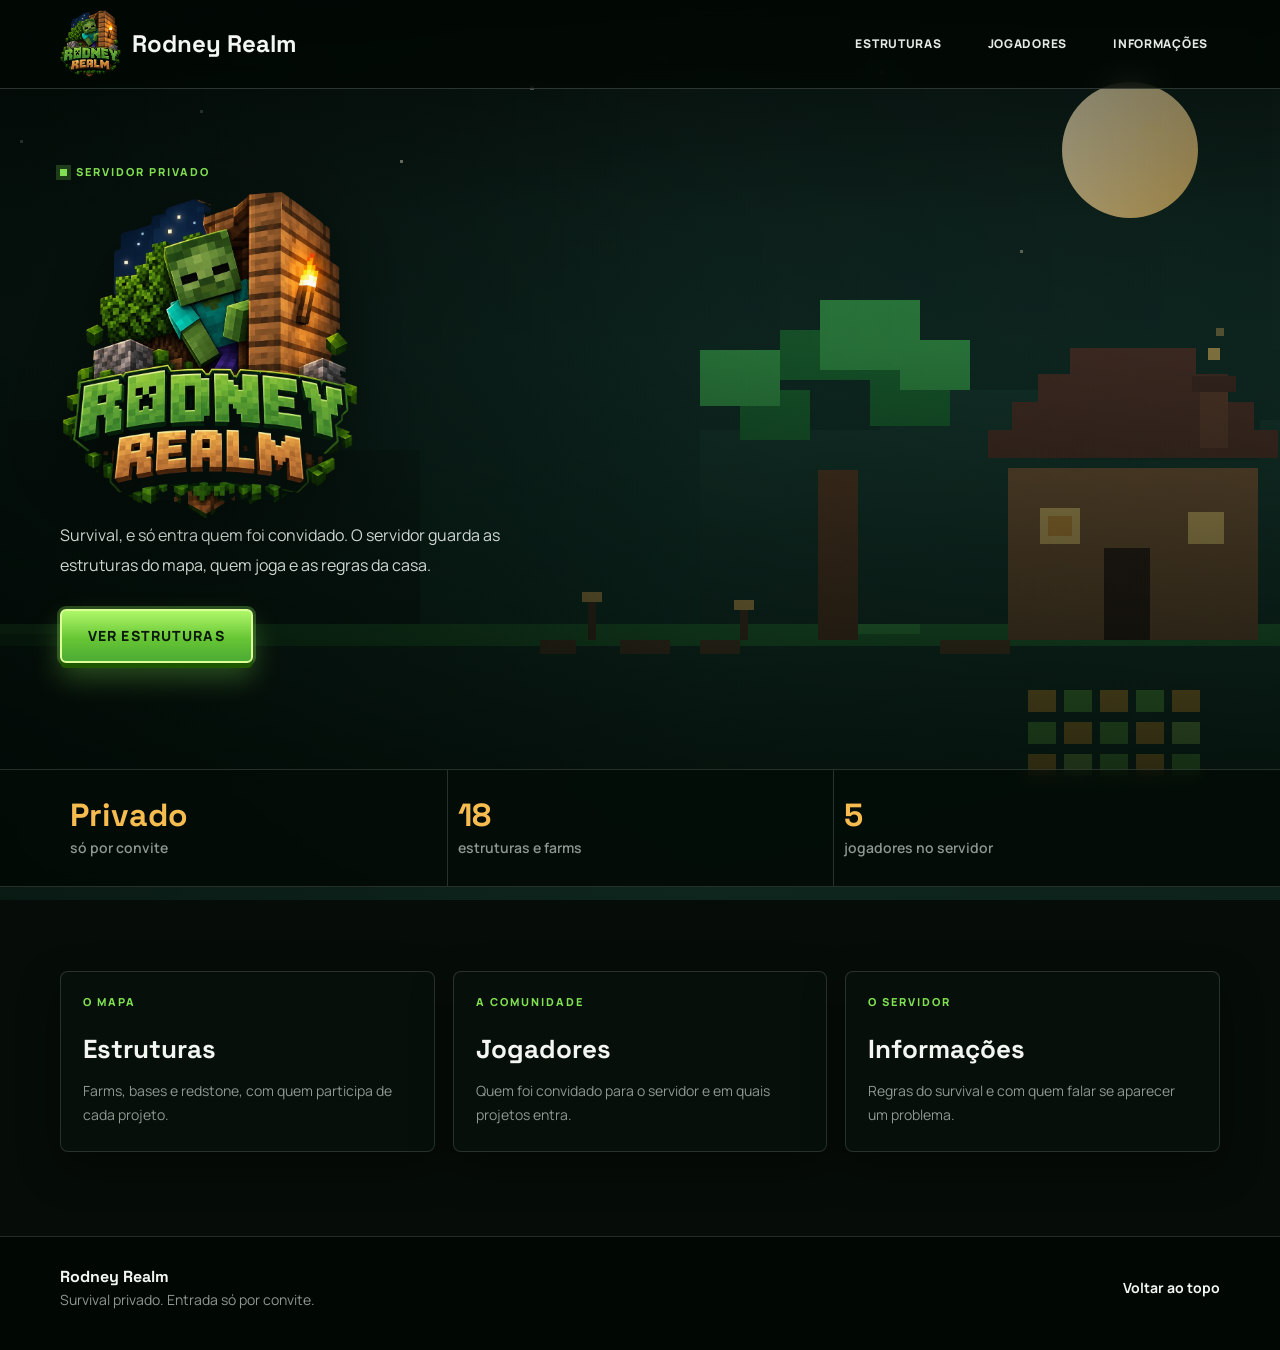
==== commit 71afcfc6: "Use a transparent logo so the server mark has no black background." ====
--- a/index.html
+++ b/index.html
@@ -9,7 +9,7 @@
   <meta property="og:title" content="Rodney Realm">
   <meta property="og:description" content="Servidor privado de Minecraft, exclusivo de survival. Entrada só por convite.">
   <meta property="og:type" content="website">
-  <link rel="icon" href="images/logo.jpg" type="image/jpeg">
+  <link rel="icon" href="images/logo.png" type="image/png">
   <link rel="preconnect" href="https://fonts.googleapis.com">
   <link rel="preconnect" href="https://fonts.gstatic.com" crossorigin>
   <link href="https://fonts.googleapis.com/css2?family=Manrope:wght@500;600;700;800&family=Space+Grotesk:wght@500;600;700&display=swap" rel="stylesheet">
@@ -43,7 +43,7 @@
     <section class="hero" id="topo">
       <div class="container hero-content">
         <p class="eyebrow"><span class="eyebrow-dot" aria-hidden="true"></span> Servidor privado</p>
-        <img class="hero-logo" src="images/logo.jpg" alt="" onerror="this.remove()">
+        <img class="hero-logo" src="images/logo.png" alt="" onerror="this.remove()">
         <h1>Rodney Realm</h1>
         <p class="hero-copy">Survival, e só entra quem foi convidado. O servidor guarda as estruturas do mapa, quem joga e as regras da casa.</p>
         <div class="hero-actions">
--- a/css/styles.css
+++ b/css/styles.css
@@ -145,7 +145,6 @@
   width: auto;
   max-width: 76px;
   object-fit: contain;
-  border-radius: 8px;
   flex-shrink: 0;
 }
 
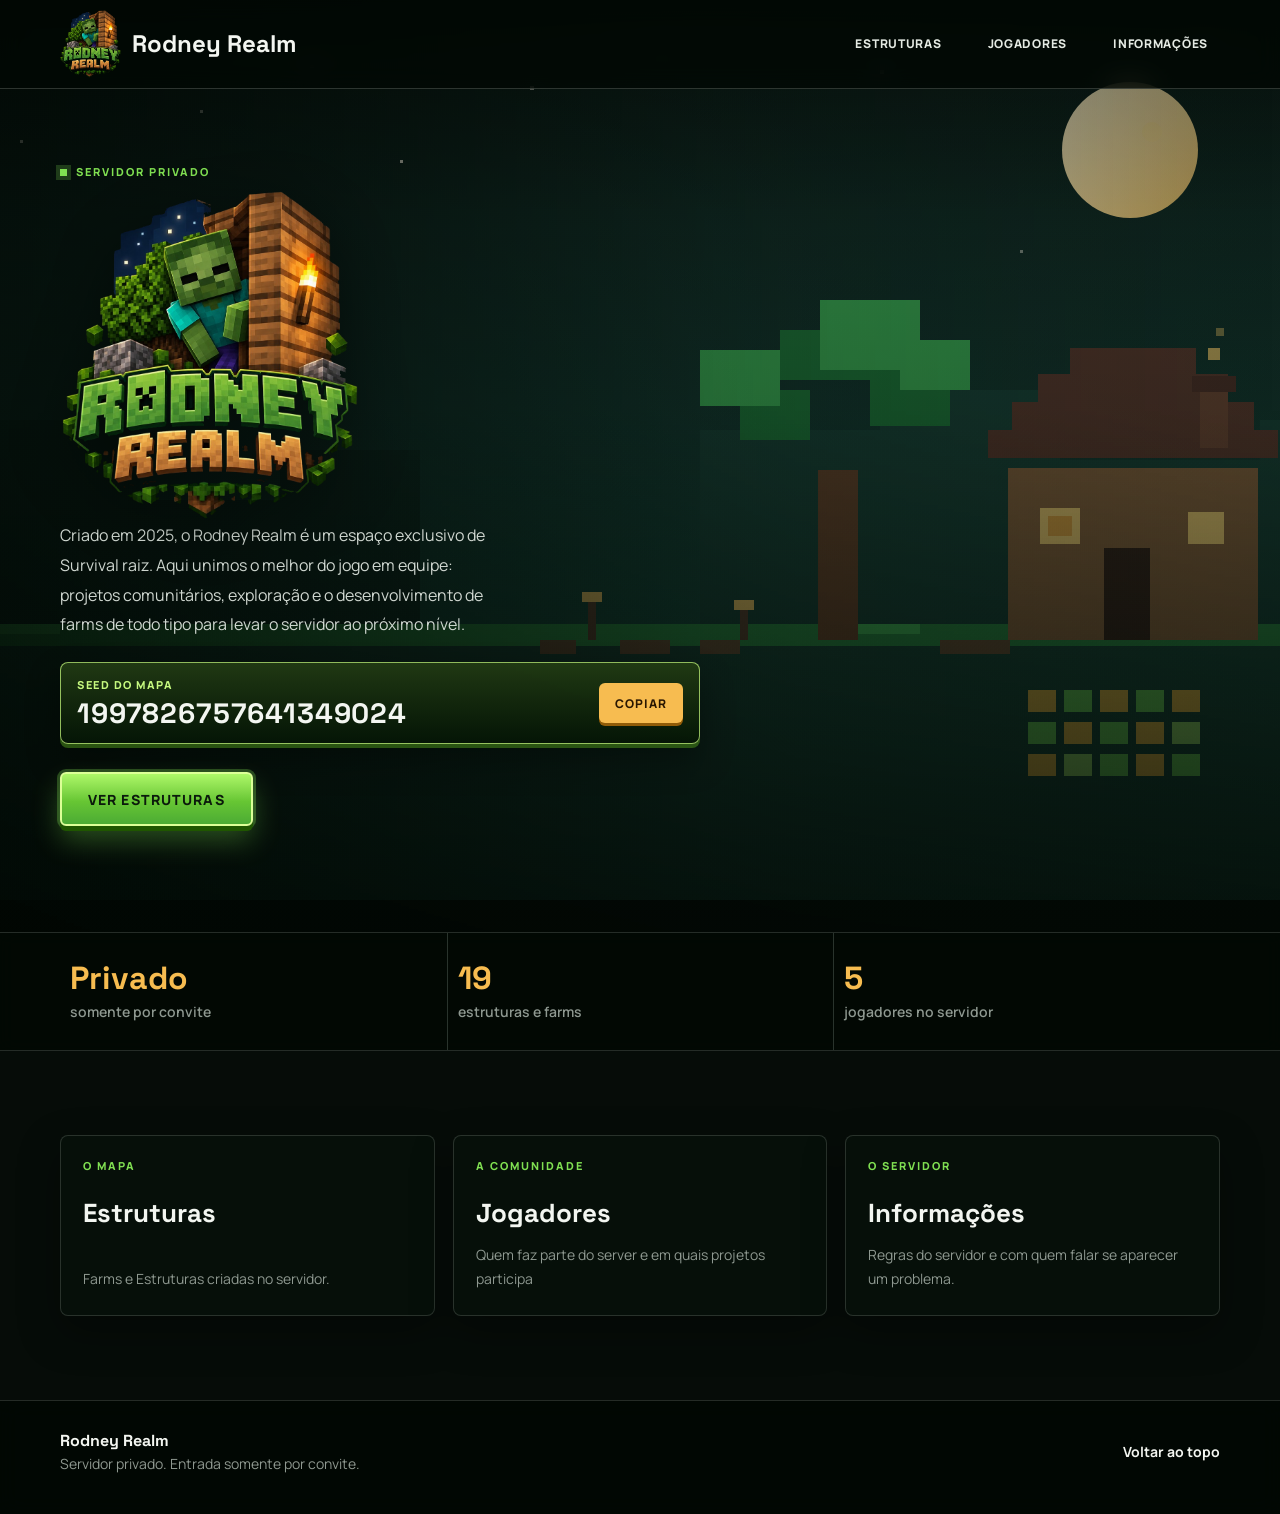
==== commit 7b8bcbce: "Publish structure videos, player heads, Baoba, and the map seed." ====
--- a/index.html
+++ b/index.html
@@ -45,7 +45,8 @@
         <p class="eyebrow"><span class="eyebrow-dot" aria-hidden="true"></span> Servidor privado</p>
         <img class="hero-logo" src="images/logo.png" alt="" onerror="this.remove()">
         <h1>Rodney Realm</h1>
-        <p class="hero-copy">Survival, e só entra quem foi convidado. O servidor guarda as estruturas do mapa, quem joga e as regras da casa.</p>
+        <p class="hero-copy">Criado em 2025, o Rodney Realm é um espaço exclusivo de Survival raiz. Aqui unimos o melhor do jogo em equipe: projetos comunitários, exploração e o desenvolvimento de farms de todo tipo para levar o servidor ao próximo nível.</p>
+        <div class="seed-slot"></div>
         <div class="hero-actions">
           <a class="pixel-button" href="estruturas.html">Ver estruturas</a>
         </div>
@@ -57,7 +58,7 @@
       <div class="container band-inner">
         <div class="stat">
           <strong>Privado</strong>
-          <span>só por convite</span>
+          <span>somente por convite</span>
         </div>
         <div class="stat">
           <strong id="stat-projects">0</strong>
@@ -76,17 +77,17 @@
           <a class="gate-card" href="estruturas.html">
             <p class="section-kicker">O mapa</p>
             <h2>Estruturas</h2>
-            <p>Farms, bases e redstone, com quem participa de cada projeto.</p>
+            <p>Farms e Estruturas criadas no servidor.</p>
           </a>
           <a class="gate-card" href="jogadores.html">
             <p class="section-kicker">A comunidade</p>
             <h2>Jogadores</h2>
-            <p>Quem foi convidado para o servidor e em quais projetos entra.</p>
+            <p>Quem faz parte do server e em quais projetos participa</p>
           </a>
           <a class="gate-card" href="informacoes.html">
             <p class="section-kicker">O servidor</p>
             <h2>Informações</h2>
-            <p>Regras do survival e com quem falar se aparecer um problema.</p>
+            <p>Regras do servidor e com quem falar se aparecer um problema.</p>
           </a>
         </div>
       </div>
@@ -97,7 +98,7 @@
     <div class="container footer-inner">
       <div>
         <p class="footer-brand">Rodney Realm</p>
-        <p>Survival privado. Entrada só por convite.</p>
+        <p>Servidor privado. Entrada somente por convite.</p>
       </div>
       <a href="#topo">Voltar ao topo</a>
     </div>
--- a/css/styles.css
+++ b/css/styles.css
@@ -364,6 +364,65 @@
 
 .copy-button:hover { transform: translateY(-1px); }
 
+.seed-slot { margin-top: 22px; }
+
+.seed-banner {
+  display: flex;
+  align-items: center;
+  justify-content: space-between;
+  flex-wrap: wrap;
+  gap: 12px 16px;
+  max-width: 640px;
+  padding: 14px 16px;
+  border-radius: 8px;
+  border: 1px solid oklch(.9 .16 128 / .75);
+  background: linear-gradient(180deg, oklch(.32 .07 136 / .96), oklch(.18 .04 145 / .96));
+  box-shadow: 0 4px 0 oklch(.55 .15 136 / .6), 0 16px 32px oklch(0 0 0 / .35);
+}
+
+.seed-banner span {
+  display: block;
+  font-size: 11px;
+  font-weight: 800;
+  letter-spacing: .14em;
+  text-transform: uppercase;
+  color: oklch(.92 .16 128);
+}
+
+.seed-banner strong {
+  display: block;
+  margin-top: 4px;
+  font-family: var(--font-display);
+  font-size: clamp(18px, 4vw, 28px);
+  font-weight: 700;
+  letter-spacing: .03em;
+  line-height: 1.15;
+  overflow-wrap: anywhere;
+}
+
+.seed-copy {
+  flex-shrink: 0;
+  border: 0;
+  background: var(--gold);
+  color: oklch(.22 .05 70);
+  font-weight: 800;
+  letter-spacing: .08em;
+  text-transform: uppercase;
+  font-size: 12px;
+  cursor: pointer;
+  height: 40px;
+  padding: 0 16px;
+  border-radius: 6px;
+  box-shadow: 0 3px 0 oklch(.52 .11 70);
+}
+
+.seed-copy:hover { transform: translateY(-1px); }
+
+.seed-copy:active { transform: translateY(2px); box-shadow: 0 1px 0 oklch(.52 .11 70); }
+
+.page-info .seed-banner,
+body[data-page="informacoes"] .seed-banner { max-width: 800px; margin-bottom: 18px; }
+
 .hero-meta {
   display: flex;
   gap: 25px;
@@ -516,7 +575,8 @@
 
 .mode-art { height: 190px; position: relative; overflow: hidden; background: #143028; }
 
-.mode-art img {
+.mode-art img,
+.mode-art video {
   position: absolute;
   inset: 0;
   width: 100%;
@@ -525,7 +585,8 @@
   transition: transform .5s;
 }
 
-.mode-card:hover .mode-art img { transform: scale(1.06); }
+.mode-card:hover .mode-art img,
+.mode-card:hover .mode-art video { transform: scale(1.06); }
 
 .mode-art::after {
   position: absolute;
@@ -551,6 +612,8 @@
 }
 
 .mode-tag.example { left: auto; right: 16px; color: var(--gold); }
+
+.mode-tag.video-tag { left: auto; right: 16px; color: var(--primary); }
 
 .mode-body { padding: 2px 18px 18px; display: flex; flex-direction: column; flex: 1; }
 
@@ -637,6 +700,7 @@
   height: 26px;
   border-radius: 4px;
   object-fit: cover;
+  image-rendering: pixelated;
   border: 2px solid var(--card);
   margin-left: -7px;
   background: var(--secondary);
@@ -677,6 +741,7 @@
   height: 64px;
   border-radius: 6px;
   object-fit: cover;
+  image-rendering: pixelated;
   background: var(--secondary);
   flex-shrink: 0;
 }
@@ -861,6 +926,8 @@
 }
 
 .dialog-hero { width: 100%; height: 220px; object-fit: cover; display: block; background: #143028; color: transparent; }
+
+.dialog-hero[hidden] { display: none !important; }
 
 .dialog-body { padding: 22px 30px 0; }
 
@@ -924,7 +991,7 @@
 
 .dialog-player:hover { border-color: var(--primary); }
 
-.mini-avatar { width: 36px; height: 36px; border-radius: 4px; object-fit: cover; background: var(--card); }
+.mini-avatar { width: 36px; height: 36px; border-radius: 4px; object-fit: cover; image-rendering: pixelated; background: var(--card); }
 
 .missing {
   min-height: 100vh;
